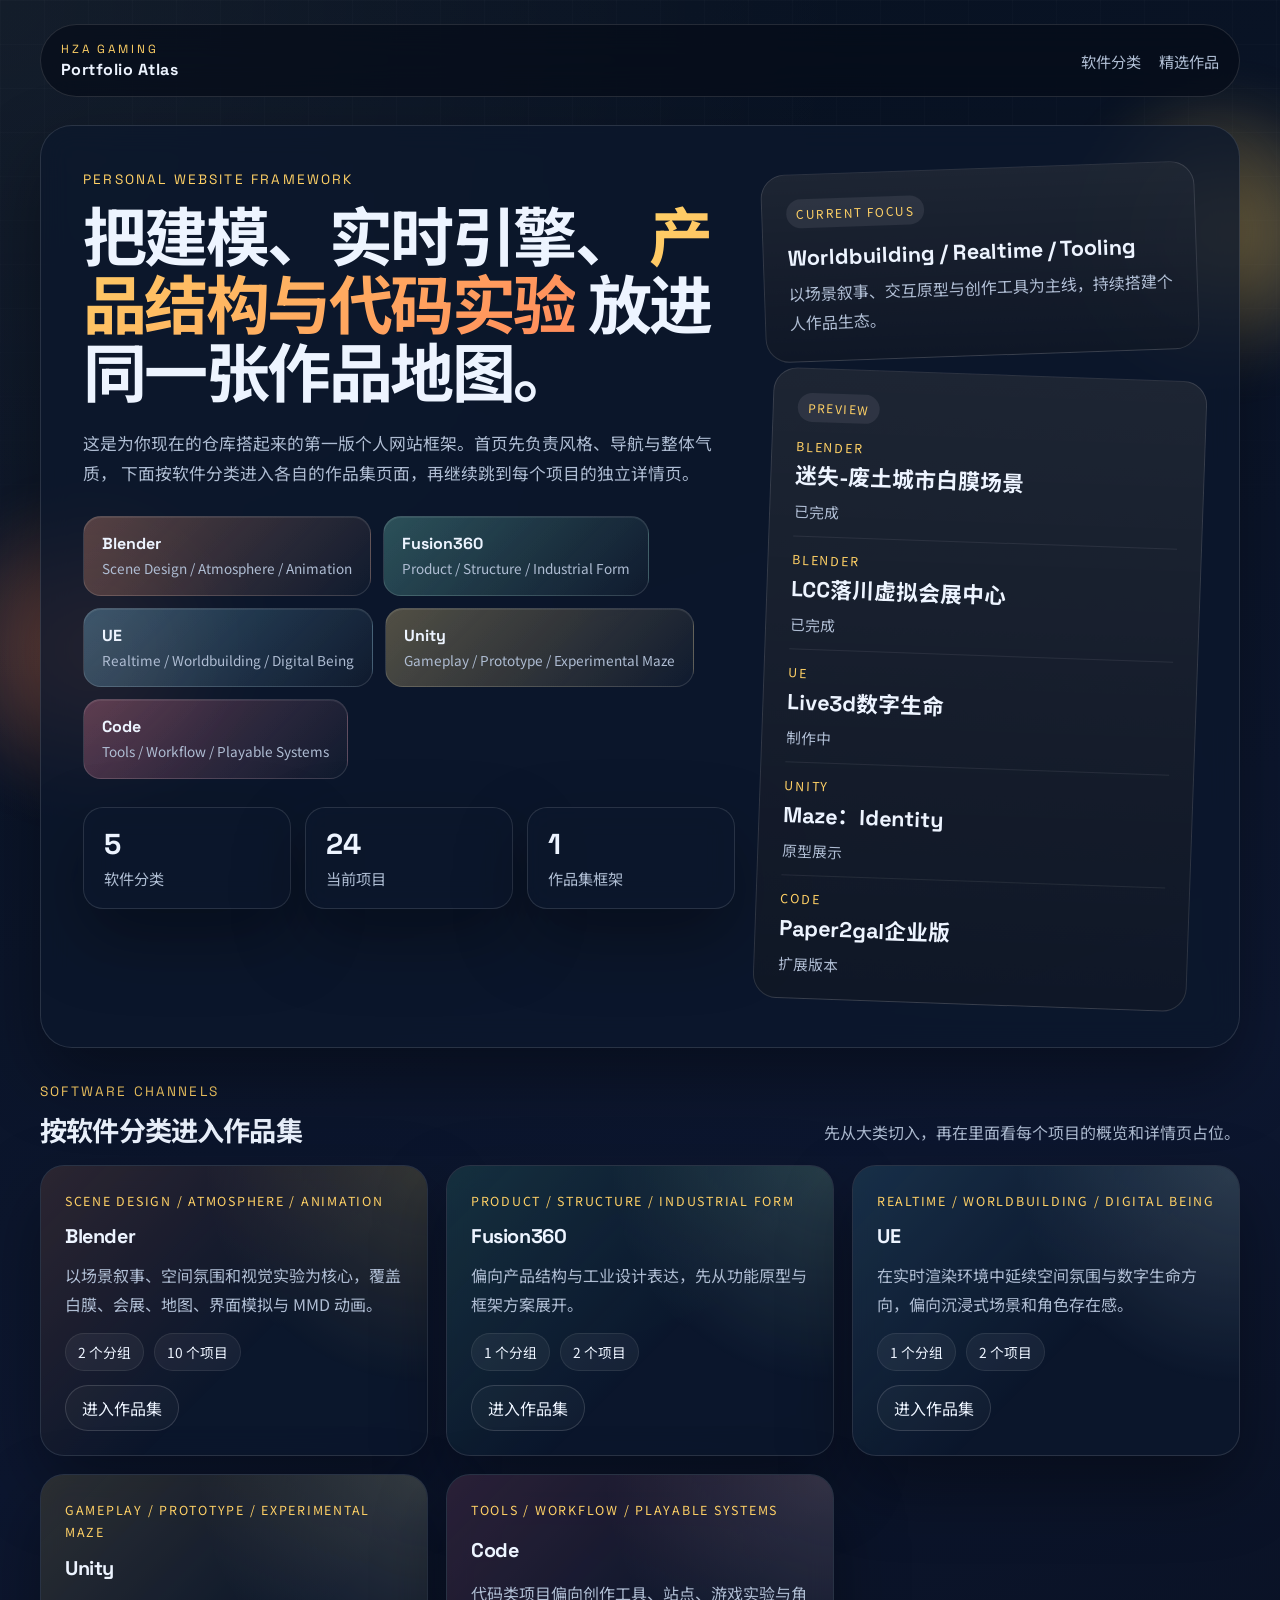
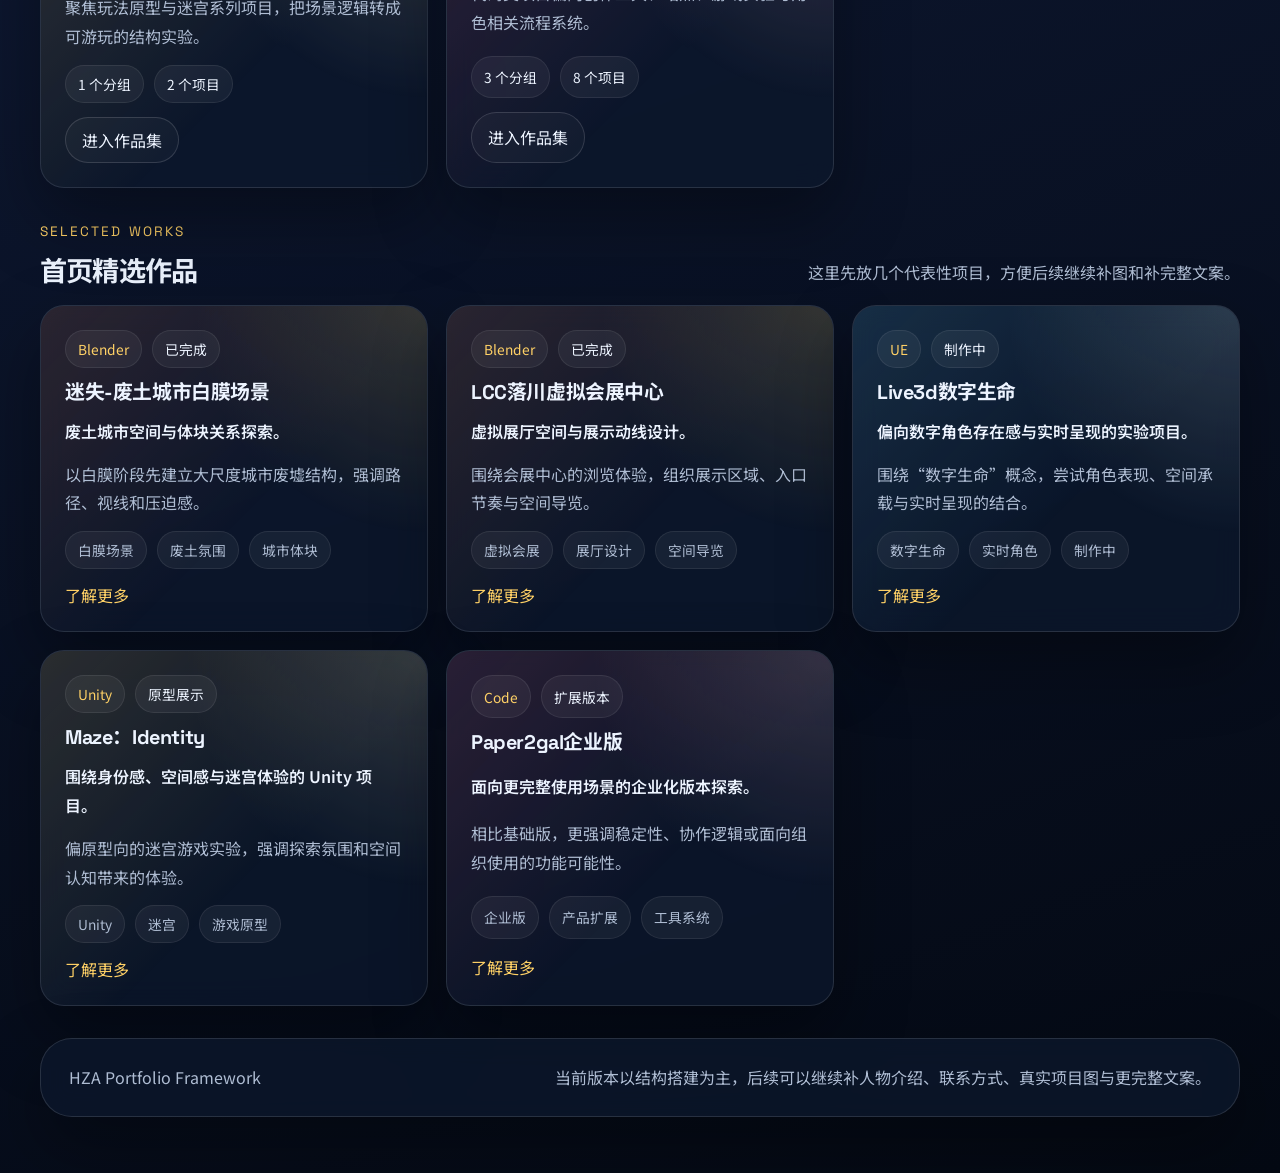
==== index.html @ 1c7df72e "网站雏形" ====
<!DOCTYPE html>
<html lang="zh-CN">
  <head>
    <meta charset="UTF-8" />
    <meta name="viewport" content="width=device-width, initial-scale=1.0" />
    <title>HZA Portfolio</title>
    <meta
      name="description"
      content="HZA Gaming 个人作品集首页，按 Blender、Fusion360、UE、Unity 与 Code 分类浏览。"
    />
    <link rel="preconnect" href="https://fonts.googleapis.com" />
    <link rel="preconnect" href="https://fonts.gstatic.com" crossorigin />
    <link
      href="https://fonts.googleapis.com/css2?family=Noto+Sans+SC:wght@400;500;700;800&family=Space+Grotesk:wght@400;500;700&display=swap"
      rel="stylesheet"
    />
    <link rel="stylesheet" href="styles.css" />
  </head>
  <body data-page="home">
    <div class="background-orb orb-a"></div>
    <div class="background-orb orb-b"></div>
    <div class="background-grid"></div>

    <div class="site-shell">
      <header class="topbar">
        <a class="brand-mark" href="index.html">
          <span class="brand-mark__kicker">HZA GAMING</span>
          <span class="brand-mark__title">Portfolio Atlas</span>
        </a>
        <nav class="topbar__nav">
          <a href="#software">软件分类</a>
          <a href="#featured">精选作品</a>
        </nav>
      </header>

      <main>
        <section class="hero panel">
          <div class="hero__content">
            <p class="eyebrow">PERSONAL WEBSITE FRAMEWORK</p>
            <h1>
              把建模、实时引擎、
              <span class="text-gradient">产品结构与代码实验</span>
              放进同一张作品地图。
            </h1>
            <p class="hero__lede">
              这是为你现在的仓库搭起来的第一版个人网站框架。首页先负责风格、导航与整体气质，
              下面按软件分类进入各自的作品集页面，再继续跳到每个项目的独立详情页。
            </p>

            <div class="hero__actions" data-role="hero-category-links"></div>

            <div class="stat-row" data-role="site-stats"></div>
          </div>

          <aside class="hero__visual">
            <div class="visual-card visual-card--primary">
              <span class="visual-card__label">Current Focus</span>
              <strong>Worldbuilding / Realtime / Tooling</strong>
              <p>以场景叙事、交互原型与创作工具为主线，持续搭建个人作品生态。</p>
            </div>
            <div class="visual-card visual-card--secondary">
              <span class="visual-card__label">Preview</span>
              <ul class="stacked-list" data-role="preview-list"></ul>
            </div>
          </aside>
        </section>

        <section class="section" id="software">
          <div class="section-heading">
            <div>
              <p class="eyebrow">SOFTWARE CHANNELS</p>
              <h2>按软件分类进入作品集</h2>
            </div>
            <p class="section-heading__text">
              先从大类切入，再在里面看每个项目的概览和详情页占位。
            </p>
          </div>

          <div class="software-grid" data-role="category-grid"></div>
        </section>

        <section class="section" id="featured">
          <div class="section-heading">
            <div>
              <p class="eyebrow">SELECTED WORKS</p>
              <h2>首页精选作品</h2>
            </div>
            <p class="section-heading__text">
              这里先放几个代表性项目，方便后续继续补图和补完整文案。
            </p>
          </div>

          <div class="featured-grid" data-role="featured-grid"></div>
        </section>
      </main>

      <footer class="footer panel">
        <p>HZA Portfolio Framework</p>
        <p>当前版本以结构搭建为主，后续可以继续补人物介绍、联系方式、真实项目图与更完整文案。</p>
      </footer>
    </div>

    <script src="data.js"></script>
    <script src="app.js"></script>
  </body>
</html>
---- styles.css ----
:root {
  --bg: #07111f;
  --bg-2: #0d1730;
  --surface: rgba(12, 24, 44, 0.78);
  --surface-strong: rgba(14, 29, 54, 0.92);
  --line: rgba(255, 255, 255, 0.12);
  --text: #edf4ff;
  --muted: #afbdd3;
  --accent: #ff8a5b;
  --accent-soft: #ffd166;
  --shadow: 0 30px 70px rgba(0, 0, 0, 0.35);
  --radius-xl: 32px;
  --radius-lg: 24px;
  --radius-md: 18px;
  --radius-sm: 12px;
  --max-width: 1200px;
  --font-display: "Space Grotesk", "Noto Sans SC", sans-serif;
  --font-body: "Noto Sans SC", sans-serif;
}

*,
*::before,
*::after {
  box-sizing: border-box;
}

html {
  scroll-behavior: smooth;
}

body {
  margin: 0;
  min-height: 100vh;
  font-family: var(--font-body);
  color: var(--text);
  background:
    radial-gradient(circle at top left, rgba(255, 255, 255, 0.05), transparent 28%),
    linear-gradient(160deg, var(--bg) 0%, var(--bg-2) 46%, #040913 100%);
  overflow-x: hidden;
}

a {
  color: inherit;
  text-decoration: none;
}

img {
  max-width: 100%;
  display: block;
}

button,
input,
textarea,
select {
  font: inherit;
}

.site-shell {
  position: relative;
  z-index: 2;
  width: min(calc(100% - 32px), var(--max-width));
  margin: 0 auto;
  padding: 24px 0 56px;
}

.background-grid {
  position: fixed;
  inset: 0;
  z-index: 0;
  background-image:
    linear-gradient(rgba(255, 255, 255, 0.04) 1px, transparent 1px),
    linear-gradient(90deg, rgba(255, 255, 255, 0.04) 1px, transparent 1px);
  background-size: 44px 44px;
  mask-image: linear-gradient(to bottom, rgba(0, 0, 0, 0.45), transparent 85%);
  pointer-events: none;
}

.background-orb {
  position: fixed;
  border-radius: 999px;
  filter: blur(26px);
  opacity: 0.48;
  z-index: 0;
  pointer-events: none;
}

.orb-a {
  top: 72px;
  right: -100px;
  width: 320px;
  height: 320px;
  background: radial-gradient(circle, var(--accent-soft), transparent 65%);
  animation: driftA 16s ease-in-out infinite;
}

.orb-b {
  left: -90px;
  bottom: 70px;
  width: 360px;
  height: 360px;
  background: radial-gradient(circle, var(--accent), transparent 62%);
  animation: driftB 20s ease-in-out infinite;
}

.panel {
  background: var(--surface);
  border: 1px solid var(--line);
  box-shadow: var(--shadow);
  backdrop-filter: blur(14px);
}

.topbar {
  display: flex;
  align-items: center;
  justify-content: space-between;
  gap: 20px;
  padding: 16px 20px;
  margin-bottom: 28px;
  border: 1px solid var(--line);
  border-radius: 999px;
  background: rgba(6, 12, 24, 0.66);
  backdrop-filter: blur(18px);
  position: sticky;
  top: 12px;
  z-index: 10;
}

.brand-mark {
  display: inline-flex;
  flex-direction: column;
  gap: 3px;
}

.brand-mark__kicker {
  font-family: var(--font-display);
  font-size: 0.74rem;
  letter-spacing: 0.24em;
  color: var(--accent-soft);
}

.brand-mark__title {
  font-family: var(--font-display);
  font-size: 1rem;
  font-weight: 700;
  letter-spacing: 0.03em;
}

.topbar__nav {
  display: flex;
  align-items: center;
  gap: 18px;
  color: var(--muted);
  font-size: 0.95rem;
}

.topbar__nav a {
  transition: color 180ms ease;
}

.topbar__nav a:hover {
  color: var(--text);
}

main {
  display: grid;
  gap: 32px;
}

.hero,
.category-hero,
.project-hero,
.footer,
.empty-state {
  border-radius: var(--radius-xl);
}

.hero {
  display: grid;
  grid-template-columns: minmax(0, 1.2fr) minmax(320px, 0.8fr);
  gap: 28px;
  padding: 42px;
  position: relative;
  overflow: hidden;
}

.hero::after,
.category-hero::after,
.project-hero::after {
  content: "";
  position: absolute;
  inset: auto -10% -45% 30%;
  height: 280px;
  background: radial-gradient(circle, rgba(255, 255, 255, 0.12), transparent 62%);
  pointer-events: none;
}

.hero__content {
  position: relative;
  z-index: 1;
}

.eyebrow {
  margin: 0 0 14px;
  font-family: var(--font-display);
  color: var(--accent-soft);
  font-size: 0.85rem;
  letter-spacing: 0.16em;
}

h1,
h2,
h3 {
  margin: 0;
  font-family: var(--font-display);
  line-height: 1.06;
}

h1 {
  font-size: clamp(2.6rem, 5vw, 5.5rem);
  letter-spacing: -0.04em;
}

h2 {
  font-size: clamp(1.7rem, 2vw, 2.45rem);
  letter-spacing: -0.03em;
}

h3 {
  font-size: 1.24rem;
  letter-spacing: -0.02em;
}

p {
  margin: 0;
  line-height: 1.8;
  color: var(--muted);
}

.text-gradient {
  background: linear-gradient(135deg, var(--accent-soft), var(--accent));
  -webkit-background-clip: text;
  background-clip: text;
  color: transparent;
}

.hero__lede {
  max-width: 720px;
  margin-top: 18px;
  font-size: 1.05rem;
}

.hero__actions {
  display: flex;
  flex-wrap: wrap;
  gap: 12px;
  margin-top: 28px;
}

.hero-button,
.chip-link,
.card-link,
.text-link {
  transition:
    transform 180ms ease,
    border-color 180ms ease,
    background 180ms ease,
    color 180ms ease,
    box-shadow 180ms ease;
}

.hero-button {
  display: inline-flex;
  flex-direction: column;
  gap: 4px;
  min-width: 168px;
  padding: 16px 18px;
  border-radius: 18px;
  border: 1px solid rgba(255, 255, 255, 0.12);
  background:
    linear-gradient(135deg, rgba(255, 255, 255, 0.06), rgba(255, 255, 255, 0.02)),
    linear-gradient(135deg, color-mix(in srgb, var(--button-accent, var(--accent)) 25%, transparent), transparent);
  box-shadow: inset 0 1px 0 rgba(255, 255, 255, 0.08);
}

.hero-button strong {
  font-family: var(--font-display);
  font-size: 1rem;
}

.hero-button span {
  font-size: 0.85rem;
  color: var(--muted);
  line-height: 1.5;
}

.hero-button:hover,
.chip-link:hover,
.card-link:hover,
.text-link:hover,
.project-card:hover,
.software-card:hover {
  transform: translateY(-4px);
}

.stat-row {
  display: grid;
  grid-template-columns: repeat(auto-fit, minmax(170px, 1fr));
  gap: 14px;
  margin-top: 28px;
}

.stat-card {
  border-radius: 20px;
  padding: 18px 20px;
}

.stat-card strong {
  display: block;
  font-family: var(--font-display);
  font-size: 1.8rem;
  color: var(--text);
}

.stat-card span {
  display: block;
  margin-top: 4px;
  color: var(--muted);
  font-size: 0.95rem;
  line-height: 1.6;
}

.hero__visual {
  display: grid;
  gap: 18px;
  position: relative;
  z-index: 1;
}

.visual-card {
  padding: 24px;
  border-radius: var(--radius-lg);
  border: 1px solid var(--line);
  background:
    linear-gradient(180deg, rgba(255, 255, 255, 0.08), rgba(255, 255, 255, 0.02)),
    rgba(11, 19, 34, 0.82);
}

.visual-card--primary {
  transform: rotate(-2deg);
}

.visual-card--secondary {
  transform: rotate(2deg);
}

.visual-card__label {
  display: inline-block;
  margin-bottom: 16px;
  padding: 6px 10px;
  border-radius: 999px;
  background: rgba(255, 255, 255, 0.08);
  color: var(--accent-soft);
  font-size: 0.75rem;
  letter-spacing: 0.12em;
  text-transform: uppercase;
}

.visual-card strong {
  display: block;
  margin-bottom: 8px;
  font-family: var(--font-display);
  font-size: 1.35rem;
}

.stacked-list {
  list-style: none;
  padding: 0;
  margin: 0;
  display: grid;
  gap: 14px;
}

.stacked-list li {
  display: grid;
  gap: 3px;
  padding-bottom: 14px;
  border-bottom: 1px solid rgba(255, 255, 255, 0.08);
}

.stacked-list li:last-child {
  padding-bottom: 0;
  border-bottom: 0;
}

.stacked-list__category {
  color: var(--accent-soft);
  font-size: 0.78rem;
  letter-spacing: 0.14em;
  text-transform: uppercase;
}

.stacked-list__text {
  color: var(--muted);
  font-size: 0.92rem;
}

.section {
  display: grid;
  gap: 18px;
}

.section--compact {
  gap: 20px;
}

.section-heading {
  display: flex;
  align-items: end;
  justify-content: space-between;
  gap: 20px;
}

.section-heading--tight {
  align-items: center;
}

.section-heading__text {
  max-width: 480px;
  text-align: right;
}

.software-grid,
.featured-grid,
.project-grid {
  display: grid;
  grid-template-columns: repeat(12, minmax(0, 1fr));
  gap: 18px;
}

.software-card,
.project-card {
  position: relative;
  overflow: hidden;
  border-radius: var(--radius-lg);
  padding: 24px;
  display: grid;
  gap: 14px;
}

.software-card::before,
.project-card::before {
  content: "";
  position: absolute;
  inset: 0;
  background:
    linear-gradient(135deg, color-mix(in srgb, var(--card-accent, var(--accent)) 18%, transparent), transparent 60%),
    radial-gradient(circle at top right, color-mix(in srgb, var(--card-accent-soft, var(--accent-soft)) 22%, transparent), transparent 46%);
  opacity: 0.75;
  pointer-events: none;
}

.software-card > *,
.project-card > * {
  position: relative;
  z-index: 1;
}

.software-card {
  grid-column: span 4;
  min-height: 260px;
}

.project-card {
  grid-column: span 4;
}

.software-card__kicker {
  color: var(--accent-soft);
  font-size: 0.78rem;
  letter-spacing: 0.14em;
  text-transform: uppercase;
}

.software-card__stats,
.project-card__meta,
.inline-nav,
.tag-list {
  display: flex;
  flex-wrap: wrap;
  gap: 10px;
}

.software-card__stats span,
.soft-badge,
.status-badge,
.tag {
  display: inline-flex;
  align-items: center;
  justify-content: center;
  min-height: 34px;
  padding: 8px 12px;
  border-radius: 999px;
  border: 1px solid rgba(255, 255, 255, 0.08);
  background: rgba(255, 255, 255, 0.05);
  font-size: 0.86rem;
}

.soft-badge {
  color: var(--accent-soft);
}

.status-badge {
  color: var(--text);
}

.tag {
  color: var(--muted);
}

.card-link,
.chip-link,
.text-link {
  display: inline-flex;
  align-items: center;
  justify-content: center;
  width: fit-content;
  min-height: 42px;
  padding: 10px 16px;
  border-radius: 999px;
  border: 1px solid rgba(255, 255, 255, 0.14);
  background: rgba(255, 255, 255, 0.03);
}

.text-link {
  padding: 0;
  min-height: auto;
  border: 0;
  background: transparent;
  color: var(--accent-soft);
}

.chip-link--active {
  background: color-mix(in srgb, var(--accent) 24%, rgba(255, 255, 255, 0.04));
  color: var(--text);
  border-color: color-mix(in srgb, var(--accent) 32%, rgba(255, 255, 255, 0.14));
}

.project-card__subtitle,
.project-hero__subtitle {
  color: var(--text);
  font-weight: 600;
}

.category-hero,
.project-hero {
  padding: 36px;
  position: relative;
  overflow: hidden;
}

.category-hero__text,
.project-hero__text {
  max-width: 760px;
  margin-top: 16px;
}

.breadcrumb {
  display: flex;
  flex-wrap: wrap;
  gap: 10px;
  margin-bottom: 18px;
  color: var(--muted);
  font-size: 0.95rem;
}

.group-section {
  display: grid;
  gap: 18px;
}

.project-hero__header {
  display: grid;
  grid-template-columns: minmax(0, 1fr) 320px;
  gap: 20px;
  align-items: start;
}

.project-hero__meta {
  border-radius: var(--radius-lg);
  padding: 18px 20px;
  display: grid;
  gap: 12px;
}

.meta-line {
  display: grid;
  gap: 4px;
}

.meta-line span {
  color: var(--muted);
  font-size: 0.88rem;
}

.meta-line strong {
  font-weight: 700;
  line-height: 1.6;
}

.project-layout {
  display: grid;
  grid-template-columns: minmax(0, 0.9fr) minmax(340px, 1.1fr);
  gap: 20px;
}

.project-copy,
.placeholder-panel {
  border-radius: var(--radius-lg);
  padding: 28px;
  display: grid;
  gap: 18px;
}

.detail-list {
  margin: 0;
  padding-left: 20px;
  color: var(--muted);
  line-height: 1.9;
}

.media-placeholder-grid {
  display: grid;
  grid-template-columns: repeat(3, minmax(0, 1fr));
  gap: 14px;
}

.media-placeholder {
  min-height: 170px;
  display: grid;
  place-items: center;
  border-radius: 20px;
  border: 1px dashed rgba(255, 255, 255, 0.2);
  background:
    linear-gradient(135deg, rgba(255, 255, 255, 0.04), rgba(255, 255, 255, 0.02)),
    repeating-linear-gradient(
      135deg,
      rgba(255, 255, 255, 0.02),
      rgba(255, 255, 255, 0.02) 14px,
      rgba(255, 255, 255, 0.04) 14px,
      rgba(255, 255, 255, 0.04) 28px
    );
  text-align: center;
  color: var(--muted);
  padding: 18px;
}

.media-placeholder--hero {
  min-height: 280px;
}

.footer {
  margin-top: 32px;
  padding: 24px 28px;
  display: flex;
  align-items: center;
  justify-content: space-between;
  gap: 16px;
}

.empty-state {
  padding: 42px;
  text-align: center;
  display: grid;
  gap: 16px;
}

@keyframes driftA {
  0%,
  100% {
    transform: translate3d(0, 0, 0) scale(1);
  }
  50% {
    transform: translate3d(-30px, 20px, 0) scale(1.08);
  }
}

@keyframes driftB {
  0%,
  100% {
    transform: translate3d(0, 0, 0) scale(1);
  }
  50% {
    transform: translate3d(28px, -22px, 0) scale(0.96);
  }
}

@media (max-width: 1100px) {
  .hero,
  .project-hero__header,
  .project-layout {
    grid-template-columns: 1fr;
  }

  .software-card,
  .project-card {
    grid-column: span 6;
  }

  .section-heading {
    align-items: start;
    flex-direction: column;
  }

  .section-heading__text {
    max-width: none;
    text-align: left;
  }
}

@media (max-width: 720px) {
  .site-shell {
    width: min(calc(100% - 20px), var(--max-width));
    padding-top: 16px;
  }

  .topbar {
    flex-direction: column;
    align-items: start;
    border-radius: 24px;
  }

  .topbar__nav {
    flex-wrap: wrap;
    gap: 14px;
  }

  .hero,
  .category-hero,
  .project-hero,
  .project-copy,
  .placeholder-panel,
  .footer {
    padding: 24px;
  }

  .software-grid,
  .featured-grid,
  .project-grid {
    grid-template-columns: 1fr;
  }

  .software-card,
  .project-card {
    grid-column: auto;
  }

  .hero-button,
  .chip-link,
  .card-link {
    width: 100%;
    justify-content: space-between;
  }

  .media-placeholder-grid {
    grid-template-columns: 1fr;
  }

  .footer {
    flex-direction: column;
    align-items: start;
  }

  h1 {
    font-size: clamp(2.1rem, 10vw, 3.2rem);
  }
}
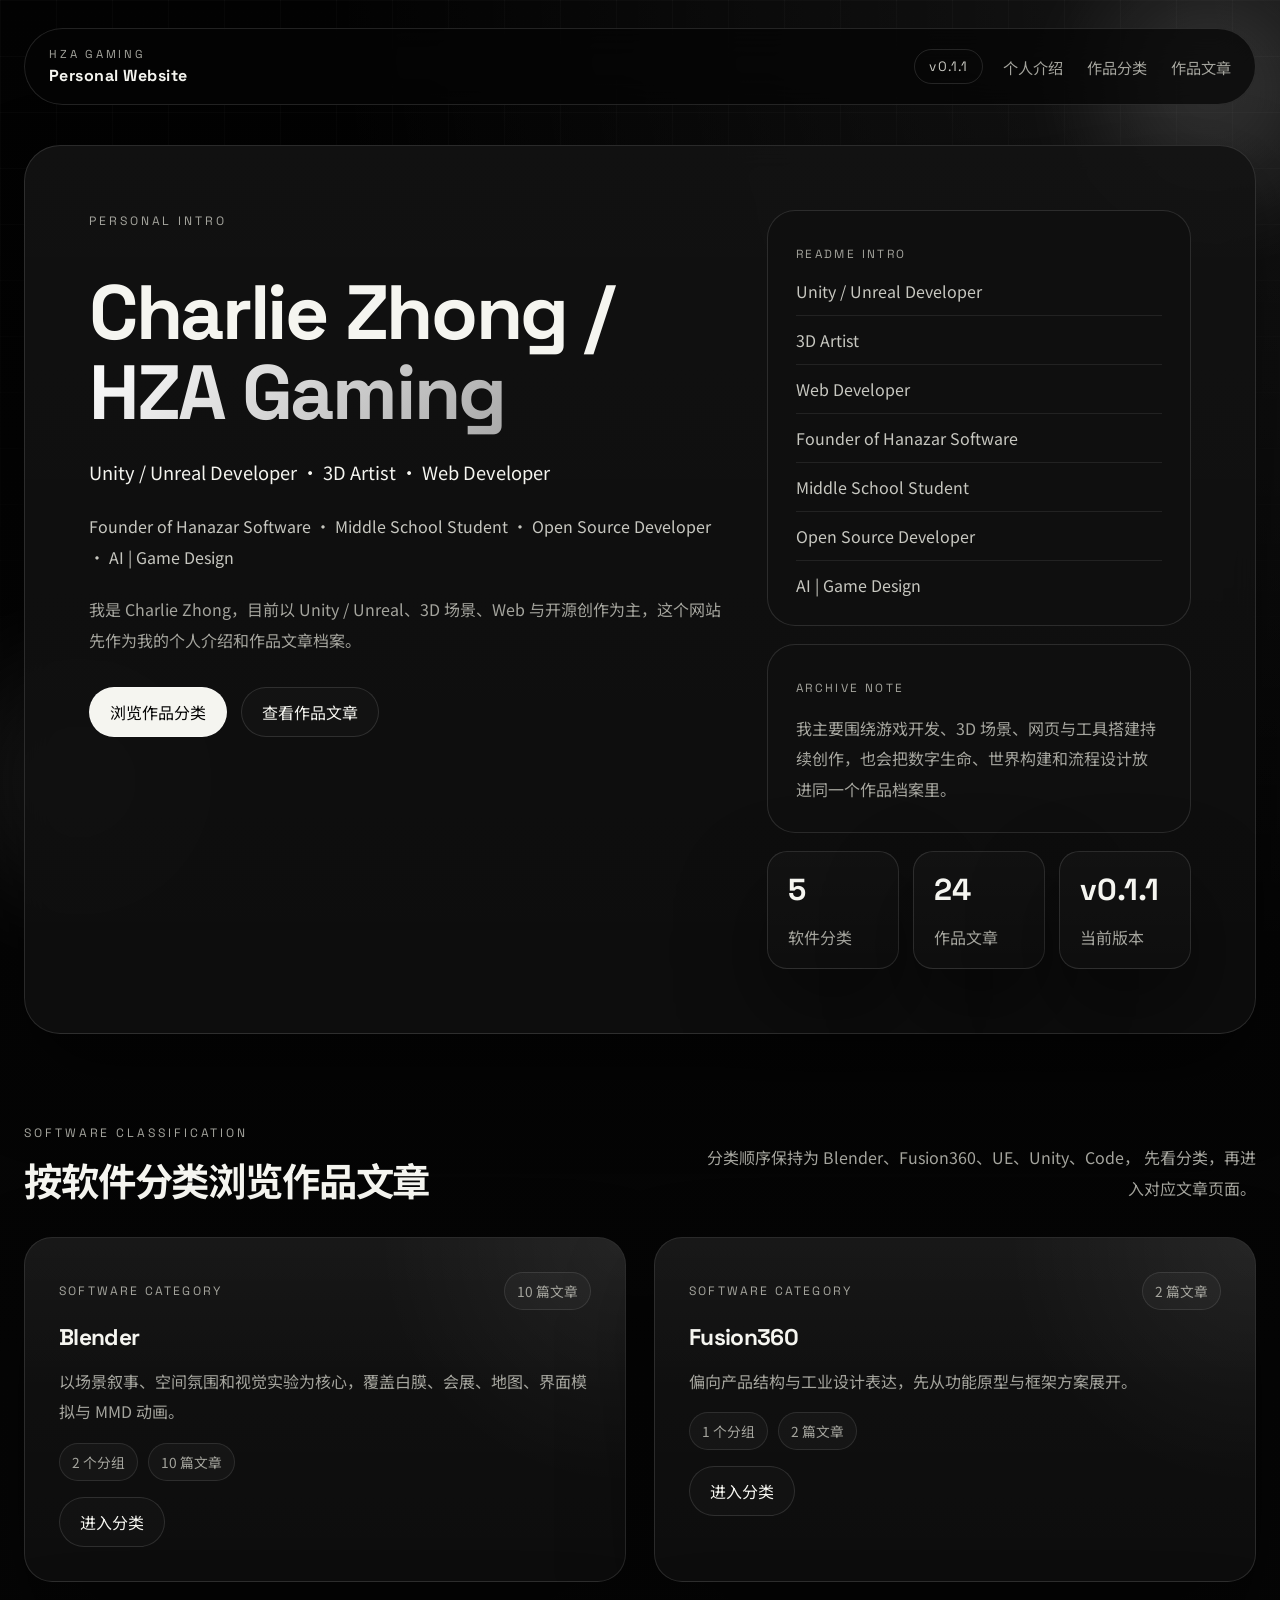
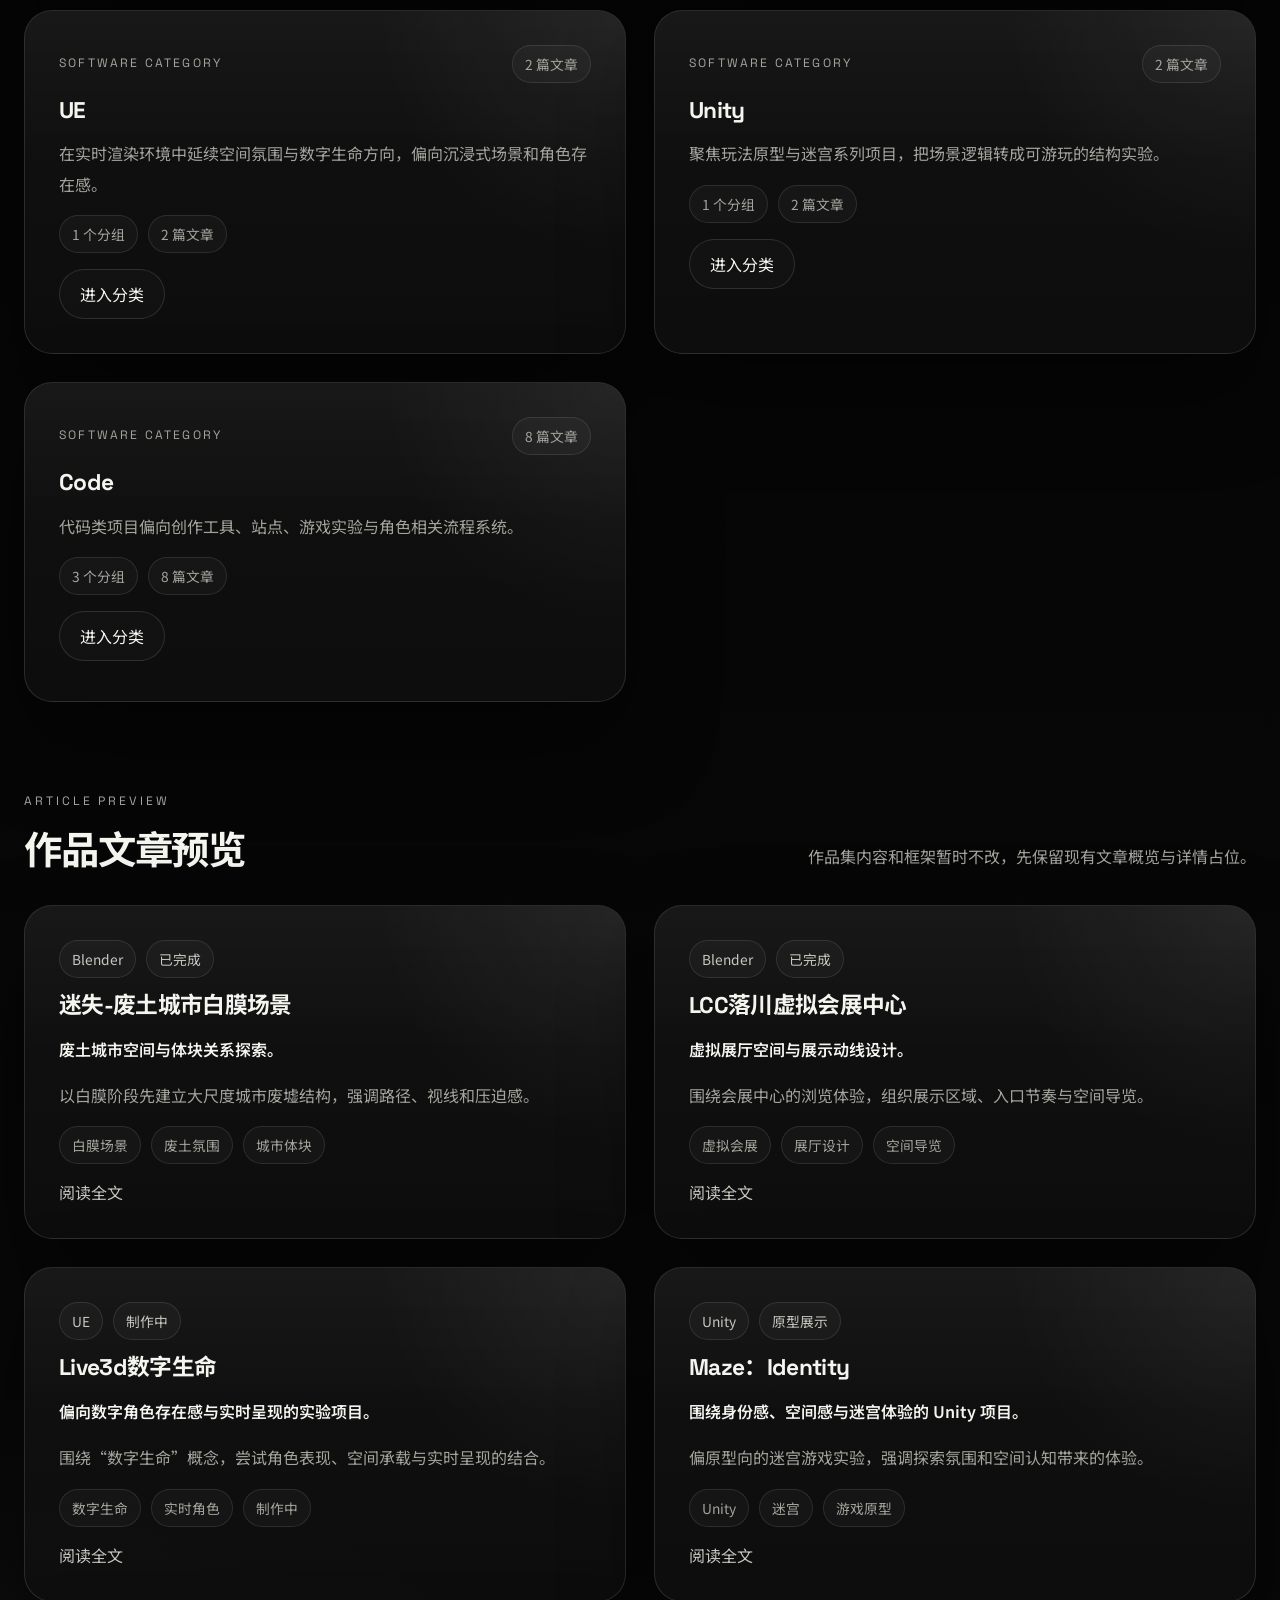
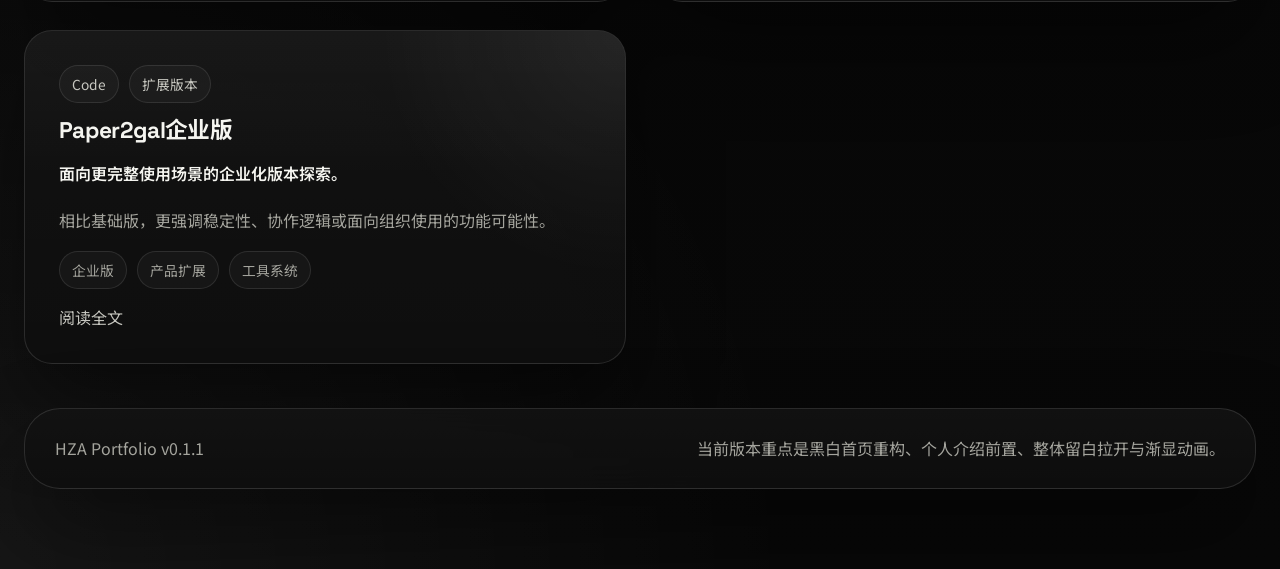
==== commit a29e45d2: "0.1.1 黑白重构个人网站" ====
--- a/index.html
+++ b/index.html
@@ -6,7 +6,7 @@
     <title>HZA Portfolio</title>
     <meta
       name="description"
-      content="HZA Gaming 个人作品集首页，按 Blender、Fusion360、UE、Unity 与 Code 分类浏览。"
+      content="HZA Gaming 黑白风个人网站首页，先展示个人介绍，再按 Blender、Fusion360、UE、Unity 与 Code 分类浏览作品文章。"
     />
     <link rel="preconnect" href="https://fonts.googleapis.com" />
     <link rel="preconnect" href="https://fonts.gstatic.com" crossorigin />
@@ -25,68 +25,69 @@
       <header class="topbar">
         <a class="brand-mark" href="index.html">
           <span class="brand-mark__kicker">HZA GAMING</span>
-          <span class="brand-mark__title">Portfolio Atlas</span>
+          <span class="brand-mark__title">Personal Website</span>
         </a>
-        <nav class="topbar__nav">
-          <a href="#software">软件分类</a>
-          <a href="#featured">精选作品</a>
-        </nav>
+        <div class="topbar__meta">
+          <span class="version-badge" data-role="version-badge"></span>
+          <nav class="topbar__nav">
+            <a href="#intro">个人介绍</a>
+            <a href="#software">作品分类</a>
+            <a href="#featured">作品文章</a>
+          </nav>
+        </div>
       </header>
 
       <main>
-        <section class="hero panel">
-          <div class="hero__content">
-            <p class="eyebrow">PERSONAL WEBSITE FRAMEWORK</p>
-            <h1>
-              把建模、实时引擎、
-              <span class="text-gradient">产品结构与代码实验</span>
-              放进同一张作品地图。
-            </h1>
-            <p class="hero__lede">
-              这是为你现在的仓库搭起来的第一版个人网站框架。首页先负责风格、导航与整体气质，
-              下面按软件分类进入各自的作品集页面，再继续跳到每个项目的独立详情页。
-            </p>
+        <section class="intro-hero panel" id="intro" data-reveal>
+          <div class="intro-hero__copy">
+            <p class="eyebrow">PERSONAL INTRO</p>
+            <h1 data-role="home-title"></h1>
+            <p class="intro-hero__lead" data-role="home-lead"></p>
+            <p class="intro-hero__tagline" data-role="home-tagline"></p>
+            <p class="intro-hero__text" data-role="home-summary"></p>
 
-            <div class="hero__actions" data-role="hero-category-links"></div>
-
-            <div class="stat-row" data-role="site-stats"></div>
+            <div class="hero__actions">
+              <a class="button-primary" href="#software">浏览作品分类</a>
+              <a class="button-secondary" href="#featured">查看作品文章</a>
+            </div>
           </div>
 
-          <aside class="hero__visual">
-            <div class="visual-card visual-card--primary">
-              <span class="visual-card__label">Current Focus</span>
-              <strong>Worldbuilding / Realtime / Tooling</strong>
-              <p>以场景叙事、交互原型与创作工具为主线，持续搭建个人作品生态。</p>
+          <aside class="intro-hero__side">
+            <div class="info-block">
+              <span class="info-label">README INTRO</span>
+              <ul class="profile-list" data-role="profile-list"></ul>
             </div>
-            <div class="visual-card visual-card--secondary">
-              <span class="visual-card__label">Preview</span>
-              <ul class="stacked-list" data-role="preview-list"></ul>
+            <div class="info-block">
+              <span class="info-label">ARCHIVE NOTE</span>
+              <p data-role="profile-focus"></p>
             </div>
+            <div class="metric-row" data-role="archive-metrics"></div>
           </aside>
         </section>
 
-        <section class="section" id="software">
+        <section class="section section--airy" id="software" data-reveal>
           <div class="section-heading">
             <div>
-              <p class="eyebrow">SOFTWARE CHANNELS</p>
-              <h2>按软件分类进入作品集</h2>
+              <p class="eyebrow">SOFTWARE CLASSIFICATION</p>
+              <h2>按软件分类浏览作品文章</h2>
             </div>
             <p class="section-heading__text">
-              先从大类切入，再在里面看每个项目的概览和详情页占位。
+              分类顺序保持为 Blender、Fusion360、UE、Unity、Code，
+              先看分类，再进入对应文章页面。
             </p>
           </div>
 
           <div class="software-grid" data-role="category-grid"></div>
         </section>
 
-        <section class="section" id="featured">
+        <section class="section section--airy" id="featured" data-reveal>
           <div class="section-heading">
             <div>
-              <p class="eyebrow">SELECTED WORKS</p>
-              <h2>首页精选作品</h2>
+              <p class="eyebrow">ARTICLE PREVIEW</p>
+              <h2>作品文章预览</h2>
             </div>
             <p class="section-heading__text">
-              这里先放几个代表性项目，方便后续继续补图和补完整文案。
+              作品集内容和框架暂时不改，先保留现有文章概览与详情占位。
             </p>
           </div>
 
@@ -95,8 +96,8 @@
       </main>
 
       <footer class="footer panel">
-        <p>HZA Portfolio Framework</p>
-        <p>当前版本以结构搭建为主，后续可以继续补人物介绍、联系方式、真实项目图与更完整文案。</p>
+        <p>HZA Portfolio v0.1.1</p>
+        <p>当前版本重点是黑白首页重构、个人介绍前置、整体留白拉开与渐显动画。</p>
       </footer>
     </div>
 
--- a/styles.css
+++ b/styles.css
@@ -1,19 +1,21 @@
 :root {
-  --bg: #07111f;
-  --bg-2: #0d1730;
-  --surface: rgba(12, 24, 44, 0.78);
-  --surface-strong: rgba(14, 29, 54, 0.92);
+  --bg: #030303;
+  --bg-soft: #090909;
+  --surface: rgba(10, 10, 10, 0.9);
+  --surface-soft: rgba(16, 16, 16, 0.92);
   --line: rgba(255, 255, 255, 0.12);
-  --text: #edf4ff;
-  --muted: #afbdd3;
-  --accent: #ff8a5b;
-  --accent-soft: #ffd166;
-  --shadow: 0 30px 70px rgba(0, 0, 0, 0.35);
-  --radius-xl: 32px;
-  --radius-lg: 24px;
-  --radius-md: 18px;
-  --radius-sm: 12px;
-  --max-width: 1200px;
+  --line-strong: rgba(255, 255, 255, 0.24);
+  --text: #f5f5f0;
+  --muted: #a4a49d;
+  --muted-strong: #c7c7c0;
+  --accent: #ffffff;
+  --accent-soft: #b8b8b8;
+  --shadow: 0 40px 90px rgba(0, 0, 0, 0.45);
+  --radius-xl: 36px;
+  --radius-lg: 28px;
+  --radius-md: 20px;
+  --radius-sm: 14px;
+  --max-width: 1460px;
   --font-display: "Space Grotesk", "Noto Sans SC", sans-serif;
   --font-body: "Noto Sans SC", sans-serif;
 }
@@ -31,11 +33,12 @@
 body {
   margin: 0;
   min-height: 100vh;
+  color: var(--text);
   font-family: var(--font-body);
-  color: var(--text);
   background:
-    radial-gradient(circle at top left, rgba(255, 255, 255, 0.05), transparent 28%),
-    linear-gradient(160deg, var(--bg) 0%, var(--bg-2) 46%, #040913 100%);
+    radial-gradient(circle at top right, rgba(255, 255, 255, 0.08), transparent 24%),
+    radial-gradient(circle at bottom left, rgba(255, 255, 255, 0.06), transparent 20%),
+    linear-gradient(180deg, #020202 0%, #050505 36%, #080808 100%);
   overflow-x: hidden;
 }
 
@@ -56,55 +59,57 @@
   font: inherit;
 }
 
-.site-shell {
-  position: relative;
-  z-index: 2;
-  width: min(calc(100% - 32px), var(--max-width));
-  margin: 0 auto;
-  padding: 24px 0 56px;
-}
-
 .background-grid {
   position: fixed;
   inset: 0;
   z-index: 0;
   background-image:
-    linear-gradient(rgba(255, 255, 255, 0.04) 1px, transparent 1px),
-    linear-gradient(90deg, rgba(255, 255, 255, 0.04) 1px, transparent 1px);
-  background-size: 44px 44px;
-  mask-image: linear-gradient(to bottom, rgba(0, 0, 0, 0.45), transparent 85%);
+    linear-gradient(rgba(255, 255, 255, 0.03) 1px, transparent 1px),
+    linear-gradient(90deg, rgba(255, 255, 255, 0.03) 1px, transparent 1px);
+  background-size: 56px 56px;
+  mask-image: linear-gradient(to bottom, rgba(0, 0, 0, 0.8), transparent 96%);
   pointer-events: none;
 }
 
 .background-orb {
   position: fixed;
+  z-index: 0;
   border-radius: 999px;
-  filter: blur(26px);
-  opacity: 0.48;
-  z-index: 0;
+  filter: blur(36px);
   pointer-events: none;
+  opacity: 0.24;
 }
 
 .orb-a {
-  top: 72px;
+  top: -80px;
   right: -100px;
-  width: 320px;
-  height: 320px;
-  background: radial-gradient(circle, var(--accent-soft), transparent 65%);
-  animation: driftA 16s ease-in-out infinite;
+  width: 340px;
+  height: 340px;
+  background: radial-gradient(circle, rgba(255, 255, 255, 0.65), transparent 70%);
+  animation: driftA 18s ease-in-out infinite;
 }
 
 .orb-b {
-  left: -90px;
-  bottom: 70px;
+  left: -100px;
+  bottom: -60px;
   width: 360px;
   height: 360px;
-  background: radial-gradient(circle, var(--accent), transparent 62%);
+  background: radial-gradient(circle, rgba(255, 255, 255, 0.45), transparent 72%);
   animation: driftB 20s ease-in-out infinite;
 }
 
+.site-shell {
+  position: relative;
+  z-index: 1;
+  width: min(calc(100% - 48px), var(--max-width));
+  margin: 0 auto;
+  padding: 28px 0 80px;
+}
+
 .panel {
-  background: var(--surface);
+  background:
+    linear-gradient(180deg, rgba(255, 255, 255, 0.03), rgba(255, 255, 255, 0.015)),
+    var(--surface);
   border: 1px solid var(--line);
   box-shadow: var(--shadow);
   backdrop-filter: blur(14px);
@@ -114,60 +119,140 @@
   display: flex;
   align-items: center;
   justify-content: space-between;
-  gap: 20px;
-  padding: 16px 20px;
-  margin-bottom: 28px;
+  gap: 24px;
+  padding: 18px 24px;
+  margin-bottom: 40px;
+  border-radius: 999px;
   border: 1px solid var(--line);
-  border-radius: 999px;
-  background: rgba(6, 12, 24, 0.66);
+  background: rgba(5, 5, 5, 0.72);
   backdrop-filter: blur(18px);
   position: sticky;
   top: 12px;
-  z-index: 10;
+  z-index: 20;
 }
 
 .brand-mark {
   display: inline-flex;
   flex-direction: column;
-  gap: 3px;
+  gap: 4px;
 }
 
 .brand-mark__kicker {
+  color: var(--muted);
+  font-size: 0.72rem;
+  letter-spacing: 0.24em;
   font-family: var(--font-display);
-  font-size: 0.74rem;
-  letter-spacing: 0.24em;
-  color: var(--accent-soft);
 }
 
 .brand-mark__title {
+  font-size: 1rem;
   font-family: var(--font-display);
-  font-size: 1rem;
   font-weight: 700;
   letter-spacing: 0.03em;
+}
+
+.topbar__meta {
+  display: flex;
+  align-items: center;
+  gap: 20px;
+}
+
+.version-badge {
+  display: inline-flex;
+  align-items: center;
+  justify-content: center;
+  min-height: 34px;
+  padding: 8px 14px;
+  border-radius: 999px;
+  border: 1px solid var(--line);
+  color: var(--muted-strong);
+  font-size: 0.85rem;
+  letter-spacing: 0.08em;
+  font-family: var(--font-display);
 }
 
 .topbar__nav {
   display: flex;
   align-items: center;
-  gap: 18px;
+  gap: 24px;
   color: var(--muted);
   font-size: 0.95rem;
 }
 
 .topbar__nav a {
+  position: relative;
   transition: color 180ms ease;
+}
+
+.topbar__nav a::after {
+  content: "";
+  position: absolute;
+  left: 0;
+  right: 0;
+  bottom: -8px;
+  height: 1px;
+  background: rgba(255, 255, 255, 0.55);
+  transform: scaleX(0);
+  transform-origin: center;
+  transition: transform 180ms ease;
 }
 
 .topbar__nav a:hover {
   color: var(--text);
 }
 
+.topbar__nav a:hover::after {
+  transform: scaleX(1);
+}
+
 main {
   display: grid;
-  gap: 32px;
-}
-
-.hero,
+  gap: 88px;
+}
+
+h1,
+h2,
+h3 {
+  margin: 0;
+  font-family: var(--font-display);
+  line-height: 1.04;
+  letter-spacing: -0.03em;
+}
+
+h1 {
+  font-size: clamp(3.1rem, 6vw, 6.4rem);
+}
+
+h2 {
+  font-size: clamp(2rem, 3vw, 3.1rem);
+}
+
+h3 {
+  font-size: 1.42rem;
+}
+
+p {
+  margin: 0;
+  color: var(--muted);
+  line-height: 1.9;
+}
+
+.eyebrow {
+  margin: 0 0 18px;
+  color: var(--muted);
+  font-size: 0.76rem;
+  letter-spacing: 0.24em;
+  font-family: var(--font-display);
+}
+
+.text-gradient {
+  background: linear-gradient(135deg, #ffffff, #a9a9a9);
+  -webkit-background-clip: text;
+  background-clip: text;
+  color: transparent;
+}
+
+.intro-hero,
 .category-hero,
 .project-hero,
 .footer,
@@ -175,258 +260,195 @@
   border-radius: var(--radius-xl);
 }
 
-.hero {
-  display: grid;
-  grid-template-columns: minmax(0, 1.2fr) minmax(320px, 0.8fr);
-  gap: 28px;
-  padding: 42px;
-  position: relative;
-  overflow: hidden;
-}
-
-.hero::after,
-.category-hero::after,
-.project-hero::after {
-  content: "";
-  position: absolute;
-  inset: auto -10% -45% 30%;
-  height: 280px;
-  background: radial-gradient(circle, rgba(255, 255, 255, 0.12), transparent 62%);
-  pointer-events: none;
-}
-
-.hero__content {
-  position: relative;
-  z-index: 1;
-}
-
-.eyebrow {
-  margin: 0 0 14px;
+.intro-hero {
+  display: grid;
+  grid-template-columns: minmax(0, 1.2fr) minmax(360px, 0.8fr);
+  gap: 42px;
+  padding: 64px;
+}
+
+.intro-hero__copy {
+  display: grid;
+  gap: 22px;
+  align-content: start;
+}
+
+.intro-hero__lead {
+  font-size: 1.14rem;
+  color: var(--text);
+}
+
+.intro-hero__tagline {
+  color: var(--muted-strong);
+  font-size: 1rem;
+}
+
+.intro-hero__text {
+  max-width: 760px;
+}
+
+.intro-hero__side {
+  display: grid;
+  gap: 18px;
+}
+
+.info-block {
+  padding: 28px;
+  border-radius: var(--radius-lg);
+  background: var(--surface-soft);
+  border: 1px solid var(--line);
+}
+
+.info-label {
+  display: inline-block;
+  margin-bottom: 18px;
+  color: var(--muted);
+  font-size: 0.74rem;
+  letter-spacing: 0.2em;
   font-family: var(--font-display);
-  color: var(--accent-soft);
-  font-size: 0.85rem;
-  letter-spacing: 0.16em;
-}
-
-h1,
-h2,
-h3 {
+}
+
+.profile-list {
+  list-style: none;
   margin: 0;
-  font-family: var(--font-display);
-  line-height: 1.06;
-}
-
-h1 {
-  font-size: clamp(2.6rem, 5vw, 5.5rem);
-  letter-spacing: -0.04em;
-}
-
-h2 {
-  font-size: clamp(1.7rem, 2vw, 2.45rem);
-  letter-spacing: -0.03em;
-}
-
-h3 {
-  font-size: 1.24rem;
-  letter-spacing: -0.02em;
-}
-
-p {
-  margin: 0;
-  line-height: 1.8;
-  color: var(--muted);
-}
-
-.text-gradient {
-  background: linear-gradient(135deg, var(--accent-soft), var(--accent));
-  -webkit-background-clip: text;
-  background-clip: text;
-  color: transparent;
-}
-
-.hero__lede {
-  max-width: 720px;
-  margin-top: 18px;
-  font-size: 1.05rem;
+  padding: 0;
+  display: grid;
+  gap: 12px;
+}
+
+.profile-list li {
+  padding-bottom: 12px;
+  border-bottom: 1px solid rgba(255, 255, 255, 0.08);
+  color: var(--muted-strong);
+}
+
+.profile-list li:last-child {
+  padding-bottom: 0;
+  border-bottom: 0;
 }
 
 .hero__actions {
   display: flex;
   flex-wrap: wrap;
-  gap: 12px;
-  margin-top: 28px;
-}
-
-.hero-button,
+  gap: 14px;
+  margin-top: 10px;
+}
+
+.button-primary,
+.button-secondary,
+.card-link,
 .chip-link,
+.text-link {
+  display: inline-flex;
+  align-items: center;
+  justify-content: center;
+  min-height: 48px;
+  padding: 12px 20px;
+  border-radius: 999px;
+  border: 1px solid var(--line);
+  transition:
+    transform 200ms ease,
+    background 200ms ease,
+    color 200ms ease,
+    border-color 200ms ease;
+}
+
+.button-primary {
+  background: #f5f5f0;
+  color: #050505;
+  border-color: rgba(255, 255, 255, 0.3);
+}
+
+.button-secondary,
 .card-link,
+.chip-link {
+  background: rgba(255, 255, 255, 0.02);
+  color: var(--text);
+}
+
 .text-link {
-  transition:
-    transform 180ms ease,
-    border-color 180ms ease,
-    background 180ms ease,
-    color 180ms ease,
-    box-shadow 180ms ease;
-}
-
-.hero-button {
-  display: inline-flex;
-  flex-direction: column;
-  gap: 4px;
-  min-width: 168px;
-  padding: 16px 18px;
-  border-radius: 18px;
-  border: 1px solid rgba(255, 255, 255, 0.12);
-  background:
-    linear-gradient(135deg, rgba(255, 255, 255, 0.06), rgba(255, 255, 255, 0.02)),
-    linear-gradient(135deg, color-mix(in srgb, var(--button-accent, var(--accent)) 25%, transparent), transparent);
-  box-shadow: inset 0 1px 0 rgba(255, 255, 255, 0.08);
-}
-
-.hero-button strong {
+  min-height: auto;
+  padding: 0;
+  border: 0;
+  border-radius: 0;
+  color: var(--muted-strong);
+  justify-content: start;
+}
+
+.button-primary:hover,
+.button-secondary:hover,
+.card-link:hover,
+.chip-link:hover,
+.text-link:hover,
+.software-card:hover,
+.project-card:hover {
+  transform: translateY(-4px);
+}
+
+.button-primary:hover,
+.button-secondary:hover,
+.card-link:hover,
+.chip-link:hover {
+  background: #ffffff;
+  color: #050505;
+  border-color: rgba(255, 255, 255, 0.45);
+}
+
+.text-link:hover {
+  color: #ffffff;
+}
+
+.metric-row {
+  display: grid;
+  grid-template-columns: repeat(3, minmax(0, 1fr));
+  gap: 14px;
+}
+
+.metric-card {
+  border-radius: var(--radius-md);
+  padding: 18px 20px;
+  min-height: 118px;
+  display: grid;
+  align-content: space-between;
+}
+
+.metric-card strong {
+  font-size: 1.9rem;
   font-family: var(--font-display);
-  font-size: 1rem;
-}
-
-.hero-button span {
-  font-size: 0.85rem;
-  color: var(--muted);
-  line-height: 1.5;
-}
-
-.hero-button:hover,
-.chip-link:hover,
-.card-link:hover,
-.text-link:hover,
-.project-card:hover,
-.software-card:hover {
-  transform: translateY(-4px);
-}
-
-.stat-row {
-  display: grid;
-  grid-template-columns: repeat(auto-fit, minmax(170px, 1fr));
-  gap: 14px;
-  margin-top: 28px;
-}
-
-.stat-card {
-  border-radius: 20px;
-  padding: 18px 20px;
-}
-
-.stat-card strong {
-  display: block;
-  font-family: var(--font-display);
-  font-size: 1.8rem;
   color: var(--text);
 }
 
-.stat-card span {
-  display: block;
-  margin-top: 4px;
-  color: var(--muted);
-  font-size: 0.95rem;
+.metric-card span {
+  color: var(--muted);
   line-height: 1.6;
 }
 
-.hero__visual {
-  display: grid;
-  gap: 18px;
-  position: relative;
-  z-index: 1;
-}
-
-.visual-card {
-  padding: 24px;
-  border-radius: var(--radius-lg);
-  border: 1px solid var(--line);
-  background:
-    linear-gradient(180deg, rgba(255, 255, 255, 0.08), rgba(255, 255, 255, 0.02)),
-    rgba(11, 19, 34, 0.82);
-}
-
-.visual-card--primary {
-  transform: rotate(-2deg);
-}
-
-.visual-card--secondary {
-  transform: rotate(2deg);
-}
-
-.visual-card__label {
-  display: inline-block;
-  margin-bottom: 16px;
-  padding: 6px 10px;
-  border-radius: 999px;
-  background: rgba(255, 255, 255, 0.08);
-  color: var(--accent-soft);
-  font-size: 0.75rem;
-  letter-spacing: 0.12em;
-  text-transform: uppercase;
-}
-
-.visual-card strong {
-  display: block;
-  margin-bottom: 8px;
-  font-family: var(--font-display);
-  font-size: 1.35rem;
-}
-
-.stacked-list {
-  list-style: none;
-  padding: 0;
-  margin: 0;
-  display: grid;
-  gap: 14px;
-}
-
-.stacked-list li {
-  display: grid;
-  gap: 3px;
-  padding-bottom: 14px;
-  border-bottom: 1px solid rgba(255, 255, 255, 0.08);
-}
-
-.stacked-list li:last-child {
-  padding-bottom: 0;
-  border-bottom: 0;
-}
-
-.stacked-list__category {
-  color: var(--accent-soft);
-  font-size: 0.78rem;
-  letter-spacing: 0.14em;
-  text-transform: uppercase;
-}
-
-.stacked-list__text {
-  color: var(--muted);
-  font-size: 0.92rem;
-}
-
 .section {
   display: grid;
-  gap: 18px;
+  gap: 30px;
+}
+
+.section--airy {
+  gap: 34px;
 }
 
 .section--compact {
-  gap: 20px;
+  gap: 28px;
 }
 
 .section-heading {
   display: flex;
   align-items: end;
   justify-content: space-between;
-  gap: 20px;
+  gap: 24px;
 }
 
 .section-heading--tight {
-  align-items: center;
+  align-items: start;
 }
 
 .section-heading__text {
-  max-width: 480px;
+  max-width: 560px;
   text-align: right;
 }
 
@@ -434,54 +456,44 @@
 .featured-grid,
 .project-grid {
   display: grid;
-  grid-template-columns: repeat(12, minmax(0, 1fr));
-  gap: 18px;
+  grid-template-columns: repeat(2, minmax(0, 1fr));
+  gap: 28px;
 }
 
 .software-card,
 .project-card {
   position: relative;
   overflow: hidden;
+  min-height: 320px;
+  padding: 34px;
   border-radius: var(--radius-lg);
-  padding: 24px;
-  display: grid;
-  gap: 14px;
+  display: grid;
+  gap: 16px;
+  align-content: start;
 }
 
 .software-card::before,
-.project-card::before {
+.project-card::before,
+.category-hero::before,
+.project-hero::before {
   content: "";
   position: absolute;
   inset: 0;
   background:
-    linear-gradient(135deg, color-mix(in srgb, var(--card-accent, var(--accent)) 18%, transparent), transparent 60%),
-    radial-gradient(circle at top right, color-mix(in srgb, var(--card-accent-soft, var(--accent-soft)) 22%, transparent), transparent 46%);
-  opacity: 0.75;
+    radial-gradient(circle at top right, rgba(255, 255, 255, 0.06), transparent 36%),
+    linear-gradient(180deg, rgba(255, 255, 255, 0.03), transparent 45%);
   pointer-events: none;
 }
 
 .software-card > *,
-.project-card > * {
+.project-card > *,
+.category-hero > *,
+.project-hero > * {
   position: relative;
   z-index: 1;
 }
 
-.software-card {
-  grid-column: span 4;
-  min-height: 260px;
-}
-
-.project-card {
-  grid-column: span 4;
-}
-
-.software-card__kicker {
-  color: var(--accent-soft);
-  font-size: 0.78rem;
-  letter-spacing: 0.14em;
-  text-transform: uppercase;
-}
-
+.software-card__header,
 .software-card__stats,
 .project-card__meta,
 .inline-nav,
@@ -489,6 +501,18 @@
   display: flex;
   flex-wrap: wrap;
   gap: 10px;
+}
+
+.software-card__header {
+  justify-content: space-between;
+  align-items: center;
+}
+
+.software-card__kicker {
+  color: var(--muted);
+  font-size: 0.76rem;
+  letter-spacing: 0.18em;
+  font-family: var(--font-display);
 }
 
 .software-card__stats span,
@@ -501,49 +525,15 @@
   min-height: 34px;
   padding: 8px 12px;
   border-radius: 999px;
-  border: 1px solid rgba(255, 255, 255, 0.08);
-  background: rgba(255, 255, 255, 0.05);
+  border: 1px solid rgba(255, 255, 255, 0.1);
+  background: rgba(255, 255, 255, 0.03);
+  color: var(--muted);
   font-size: 0.86rem;
 }
 
-.soft-badge {
-  color: var(--accent-soft);
-}
-
+.soft-badge,
 .status-badge {
-  color: var(--text);
-}
-
-.tag {
-  color: var(--muted);
-}
-
-.card-link,
-.chip-link,
-.text-link {
-  display: inline-flex;
-  align-items: center;
-  justify-content: center;
-  width: fit-content;
-  min-height: 42px;
-  padding: 10px 16px;
-  border-radius: 999px;
-  border: 1px solid rgba(255, 255, 255, 0.14);
-  background: rgba(255, 255, 255, 0.03);
-}
-
-.text-link {
-  padding: 0;
-  min-height: auto;
-  border: 0;
-  background: transparent;
-  color: var(--accent-soft);
-}
-
-.chip-link--active {
-  background: color-mix(in srgb, var(--accent) 24%, rgba(255, 255, 255, 0.04));
-  color: var(--text);
-  border-color: color-mix(in srgb, var(--accent) 32%, rgba(255, 255, 255, 0.14));
+  color: var(--muted-strong);
 }
 
 .project-card__subtitle,
@@ -552,127 +542,162 @@
   font-weight: 600;
 }
 
+.card-link {
+  width: fit-content;
+  margin-top: auto;
+}
+
 .category-hero,
 .project-hero {
-  padding: 36px;
+  padding: 48px;
   position: relative;
   overflow: hidden;
 }
 
+.category-hero__layout,
+.project-hero__header {
+  display: grid;
+  grid-template-columns: minmax(0, 1.1fr) minmax(340px, 0.9fr);
+  gap: 28px;
+  align-items: start;
+}
+
 .category-hero__text,
 .project-hero__text {
-  max-width: 760px;
-  margin-top: 16px;
+  max-width: 820px;
+  margin-top: 18px;
+}
+
+.metric-row--compact .metric-card {
+  min-height: 104px;
 }
 
 .breadcrumb {
   display: flex;
   flex-wrap: wrap;
   gap: 10px;
-  margin-bottom: 18px;
-  color: var(--muted);
-  font-size: 0.95rem;
+  margin-bottom: 20px;
+  color: var(--muted);
+  font-size: 0.94rem;
+}
+
+.chip-link--active {
+  background: #ffffff;
+  color: #050505;
+  border-color: rgba(255, 255, 255, 0.45);
 }
 
 .group-section {
   display: grid;
-  gap: 18px;
-}
-
-.project-hero__header {
-  display: grid;
-  grid-template-columns: minmax(0, 1fr) 320px;
-  gap: 20px;
-  align-items: start;
-}
-
-.project-hero__meta {
-  border-radius: var(--radius-lg);
-  padding: 18px 20px;
-  display: grid;
-  gap: 12px;
-}
-
-.meta-line {
-  display: grid;
-  gap: 4px;
-}
-
-.meta-line span {
-  color: var(--muted);
-  font-size: 0.88rem;
-}
-
-.meta-line strong {
-  font-weight: 700;
-  line-height: 1.6;
-}
-
-.project-layout {
-  display: grid;
-  grid-template-columns: minmax(0, 0.9fr) minmax(340px, 1.1fr);
-  gap: 20px;
-}
-
+  gap: 24px;
+}
+
+.project-hero__meta,
 .project-copy,
 .placeholder-panel {
   border-radius: var(--radius-lg);
   padding: 28px;
-  display: grid;
-  gap: 18px;
+}
+
+.project-hero__meta {
+  display: grid;
+  gap: 14px;
+}
+
+.meta-line {
+  display: grid;
+  gap: 5px;
+}
+
+.meta-line span {
+  color: var(--muted);
+  font-size: 0.88rem;
+}
+
+.meta-line strong {
+  line-height: 1.6;
+}
+
+.project-layout {
+  display: grid;
+  grid-template-columns: minmax(0, 0.92fr) minmax(360px, 1.08fr);
+  gap: 28px;
+}
+
+.project-copy,
+.placeholder-panel {
+  display: grid;
+  gap: 20px;
 }
 
 .detail-list {
   margin: 0;
-  padding-left: 20px;
-  color: var(--muted);
-  line-height: 1.9;
+  padding-left: 22px;
+  color: var(--muted);
+  line-height: 1.95;
 }
 
 .media-placeholder-grid {
   display: grid;
   grid-template-columns: repeat(3, minmax(0, 1fr));
-  gap: 14px;
+  gap: 16px;
 }
 
 .media-placeholder {
-  min-height: 170px;
-  display: grid;
-  place-items: center;
-  border-radius: 20px;
-  border: 1px dashed rgba(255, 255, 255, 0.2);
+  min-height: 190px;
+  border-radius: var(--radius-md);
+  border: 1px dashed rgba(255, 255, 255, 0.18);
   background:
-    linear-gradient(135deg, rgba(255, 255, 255, 0.04), rgba(255, 255, 255, 0.02)),
+    linear-gradient(135deg, rgba(255, 255, 255, 0.035), rgba(255, 255, 255, 0.02)),
     repeating-linear-gradient(
       135deg,
       rgba(255, 255, 255, 0.02),
-      rgba(255, 255, 255, 0.02) 14px,
-      rgba(255, 255, 255, 0.04) 14px,
-      rgba(255, 255, 255, 0.04) 28px
+      rgba(255, 255, 255, 0.02) 16px,
+      rgba(255, 255, 255, 0.03) 16px,
+      rgba(255, 255, 255, 0.03) 32px
     );
+  display: grid;
+  place-items: center;
+  padding: 18px;
   text-align: center;
   color: var(--muted);
-  padding: 18px;
 }
 
 .media-placeholder--hero {
-  min-height: 280px;
+  min-height: 320px;
 }
 
 .footer {
-  margin-top: 32px;
-  padding: 24px 28px;
+  margin-top: 44px;
+  padding: 24px 30px;
   display: flex;
   align-items: center;
   justify-content: space-between;
+  gap: 18px;
+}
+
+.empty-state {
+  padding: 60px;
+  display: grid;
   gap: 16px;
-}
-
-.empty-state {
-  padding: 42px;
   text-align: center;
-  display: grid;
-  gap: 16px;
+}
+
+.reveal {
+  opacity: 0;
+  transform: translateY(28px);
+  filter: blur(10px);
+  transition:
+    opacity 700ms ease,
+    transform 700ms ease,
+    filter 700ms ease;
+  transition-delay: var(--reveal-delay, 0ms);
+}
+
+.reveal.is-visible {
+  opacity: 1;
+  transform: translateY(0);
+  filter: blur(0);
 }
 
 @keyframes driftA {
@@ -681,7 +706,7 @@
     transform: translate3d(0, 0, 0) scale(1);
   }
   50% {
-    transform: translate3d(-30px, 20px, 0) scale(1.08);
+    transform: translate3d(-26px, 18px, 0) scale(1.04);
   }
 }
 
@@ -691,20 +716,29 @@
     transform: translate3d(0, 0, 0) scale(1);
   }
   50% {
-    transform: translate3d(28px, -22px, 0) scale(0.96);
-  }
-}
-
-@media (max-width: 1100px) {
-  .hero,
+    transform: translate3d(22px, -20px, 0) scale(0.98);
+  }
+}
+
+@media (max-width: 1160px) {
+  .intro-hero,
+  .category-hero__layout,
   .project-hero__header,
   .project-layout {
     grid-template-columns: 1fr;
   }
 
-  .software-card,
-  .project-card {
-    grid-column: span 6;
+  .metric-row,
+  .metric-row--compact {
+    grid-template-columns: repeat(2, minmax(0, 1fr));
+  }
+}
+
+@media (max-width: 920px) {
+  .software-grid,
+  .featured-grid,
+  .project-grid {
+    grid-template-columns: 1fr;
   }
 
   .section-heading {
@@ -713,57 +747,50 @@
   }
 
   .section-heading__text {
+    text-align: left;
     max-width: none;
-    text-align: left;
   }
 }
 
 @media (max-width: 720px) {
   .site-shell {
-    width: min(calc(100% - 20px), var(--max-width));
-    padding-top: 16px;
+    width: min(calc(100% - 24px), var(--max-width));
+    padding-top: 18px;
   }
 
   .topbar {
     flex-direction: column;
     align-items: start;
-    border-radius: 24px;
-  }
-
+    border-radius: 28px;
+  }
+
+  .topbar__meta,
   .topbar__nav {
     flex-wrap: wrap;
     gap: 14px;
   }
 
-  .hero,
+  .intro-hero,
   .category-hero,
   .project-hero,
   .project-copy,
   .placeholder-panel,
-  .footer {
-    padding: 24px;
-  }
-
-  .software-grid,
-  .featured-grid,
-  .project-grid {
-    grid-template-columns: 1fr;
-  }
-
-  .software-card,
-  .project-card {
-    grid-column: auto;
-  }
-
-  .hero-button,
-  .chip-link,
-  .card-link {
-    width: 100%;
-    justify-content: space-between;
-  }
-
+  .footer,
+  .empty-state {
+    padding: 28px;
+  }
+
+  .metric-row,
+  .metric-row--compact,
   .media-placeholder-grid {
     grid-template-columns: 1fr;
+  }
+
+  .button-primary,
+  .button-secondary,
+  .card-link,
+  .chip-link {
+    width: 100%;
   }
 
   .footer {
@@ -771,7 +798,11 @@
     align-items: start;
   }
 
+  main {
+    gap: 64px;
+  }
+
   h1 {
-    font-size: clamp(2.1rem, 10vw, 3.2rem);
-  }
-}
+    font-size: clamp(2.4rem, 11vw, 4rem);
+  }
+}
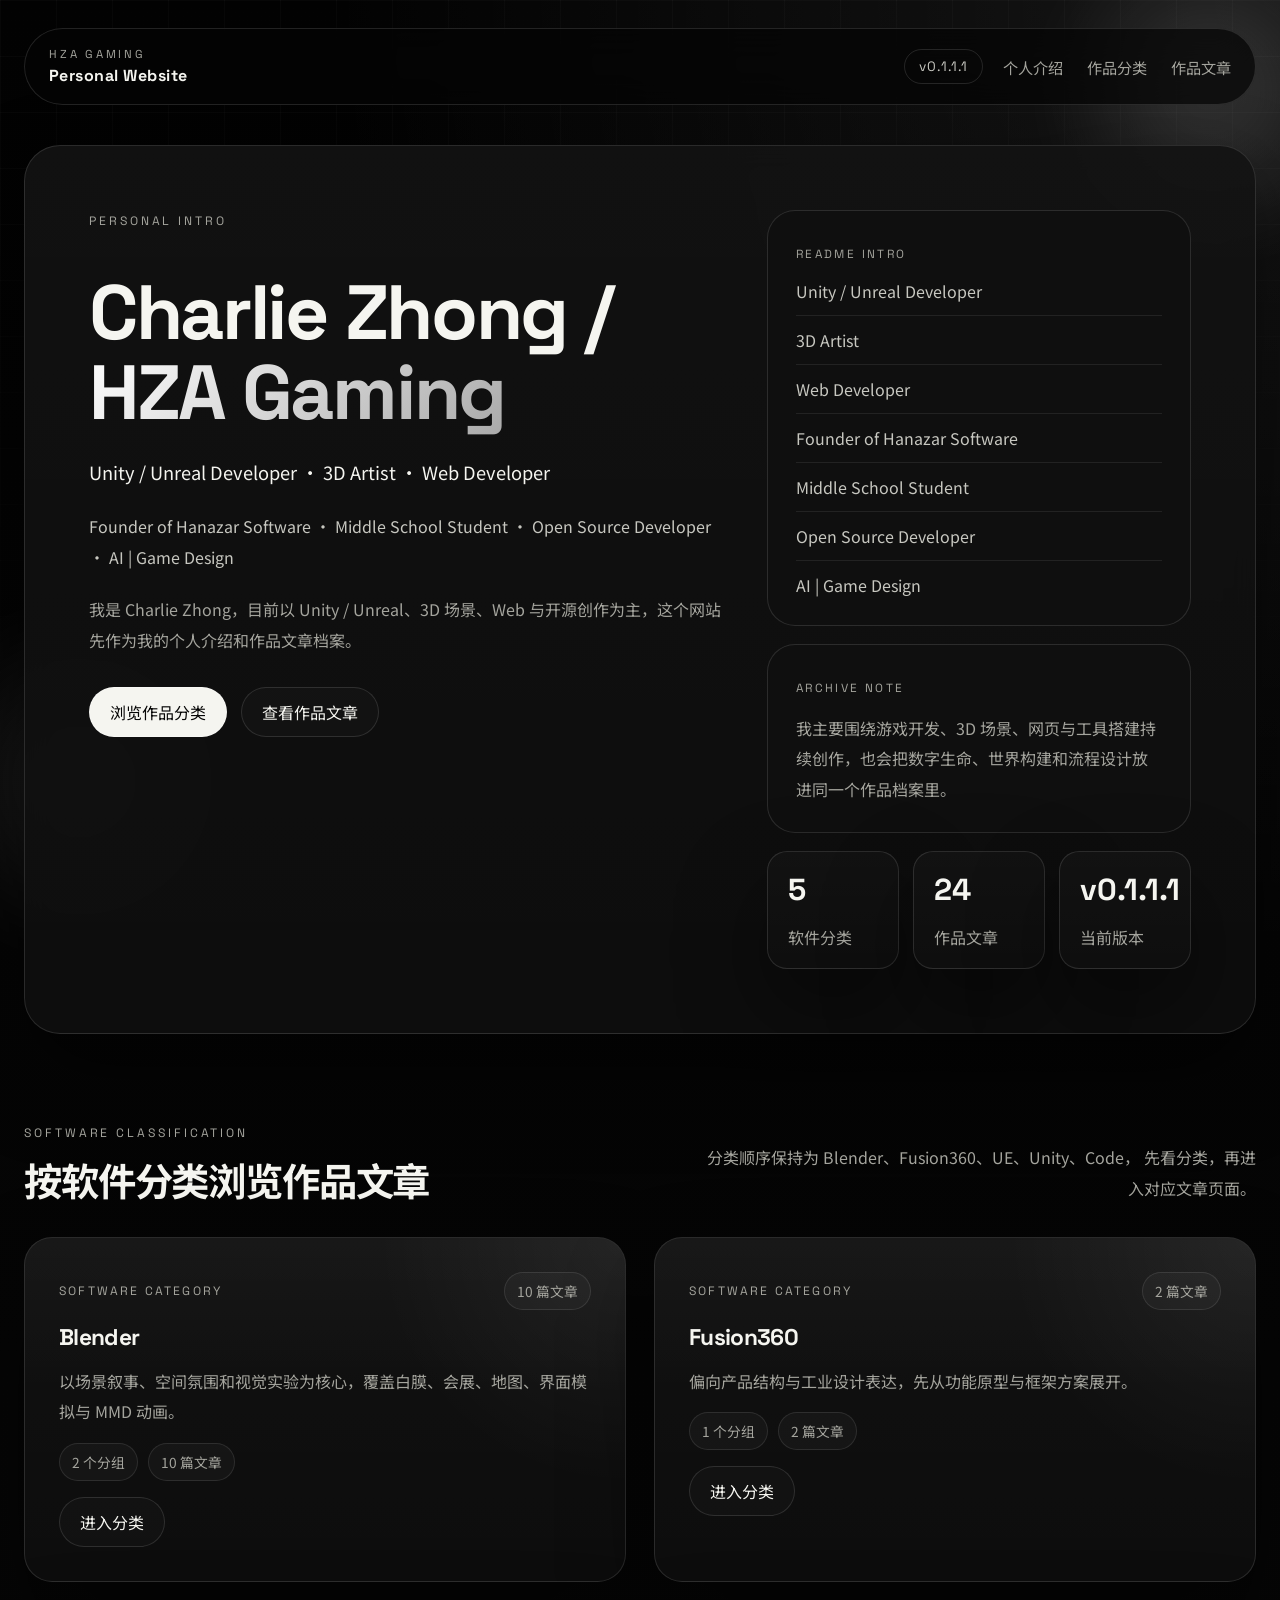
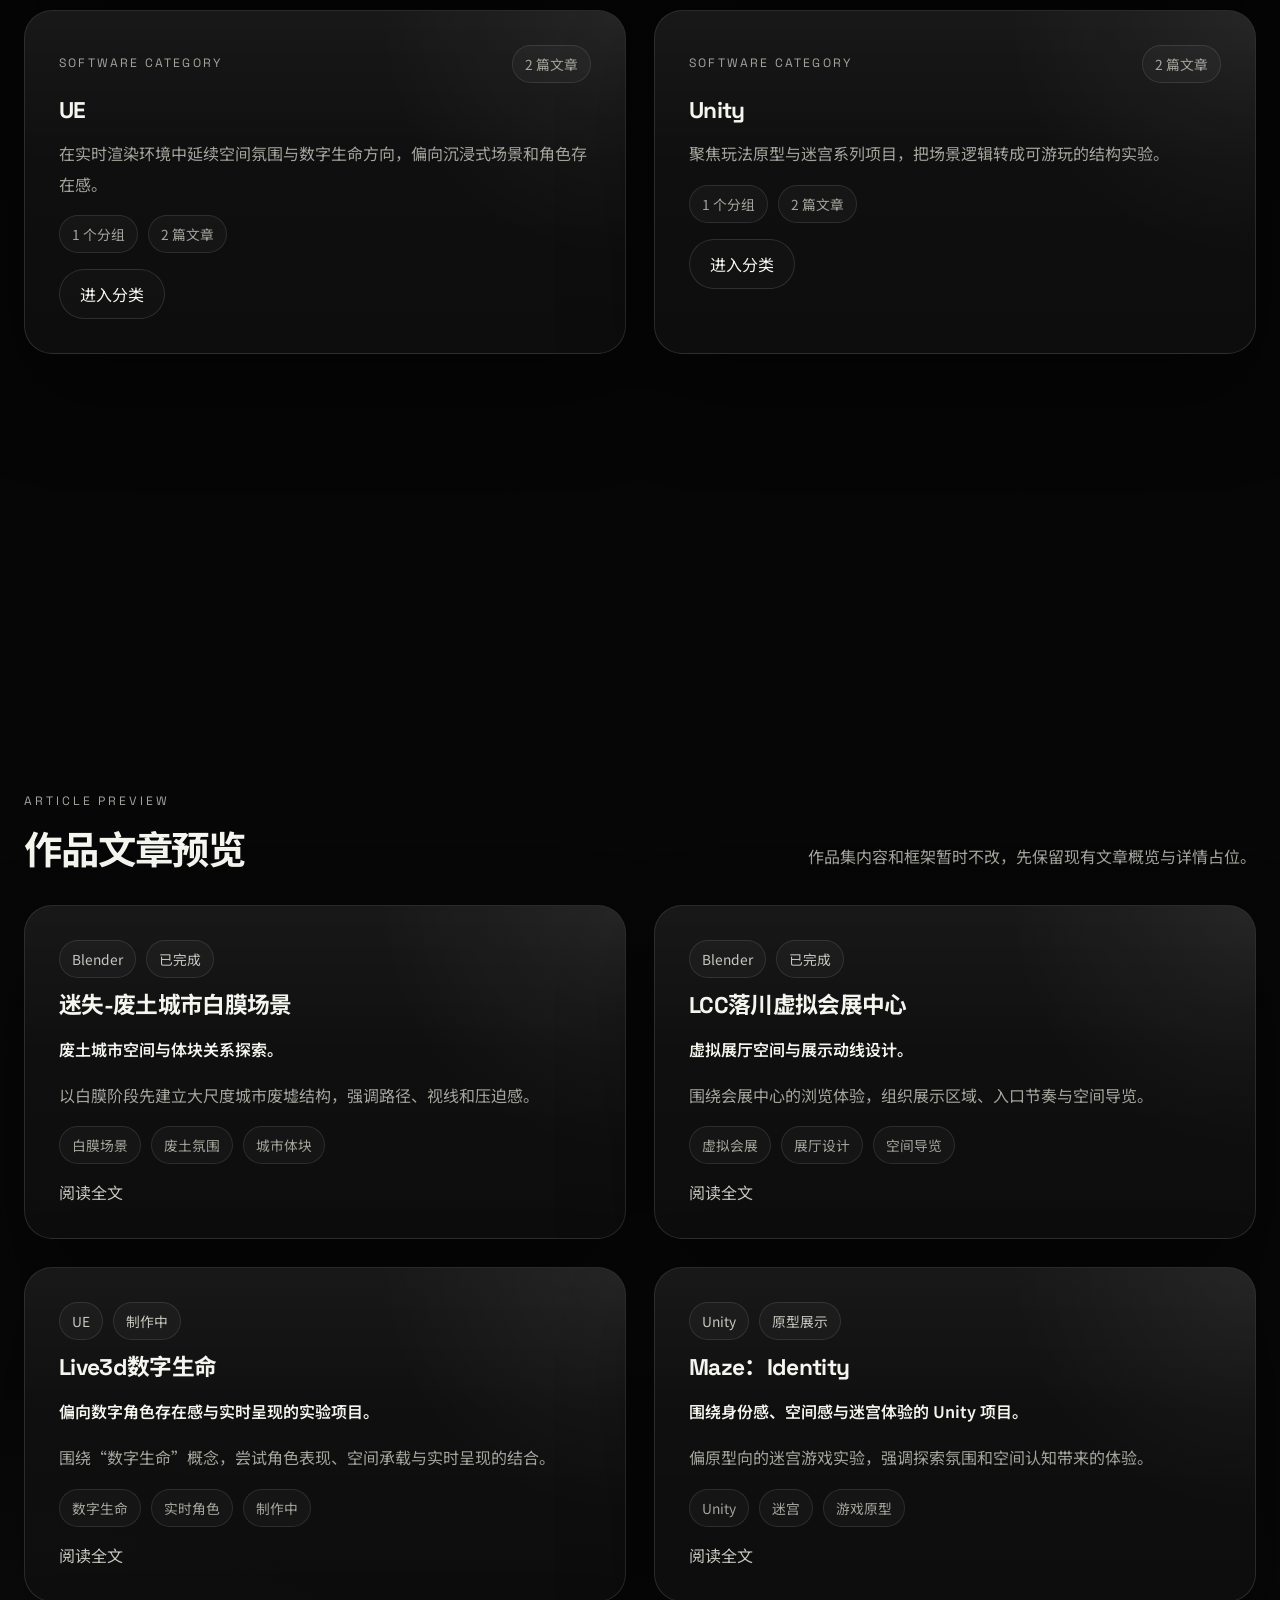
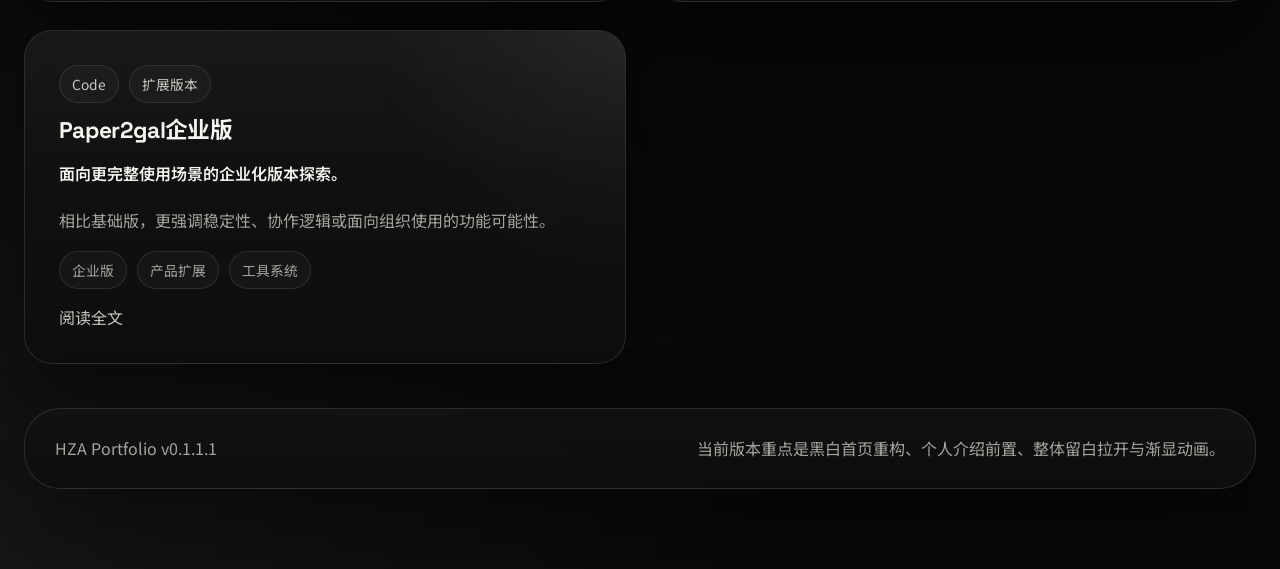
==== commit f35cec2c: "0.1.1.1 修复站点 bug 并增强兼容性" ====
--- a/index.html
+++ b/index.html
@@ -96,7 +96,7 @@
       </main>
 
       <footer class="footer panel">
-        <p>HZA Portfolio v0.1.1</p>
+        <p>HZA Portfolio v0.1.1.1</p>
         <p>当前版本重点是黑白首页重构、个人介绍前置、整体留白拉开与渐显动画。</p>
       </footer>
     </div>
--- a/styles.css
+++ b/styles.css
@@ -67,6 +67,7 @@
     linear-gradient(rgba(255, 255, 255, 0.03) 1px, transparent 1px),
     linear-gradient(90deg, rgba(255, 255, 255, 0.03) 1px, transparent 1px);
   background-size: 56px 56px;
+  -webkit-mask-image: linear-gradient(to bottom, rgba(0, 0, 0, 0.8), transparent 96%);
   mask-image: linear-gradient(to bottom, rgba(0, 0, 0, 0.8), transparent 96%);
   pointer-events: none;
 }
@@ -112,6 +113,7 @@
     var(--surface);
   border: 1px solid var(--line);
   box-shadow: var(--shadow);
+  -webkit-backdrop-filter: blur(14px);
   backdrop-filter: blur(14px);
 }
 
@@ -125,6 +127,7 @@
   border-radius: 999px;
   border: 1px solid var(--line);
   background: rgba(5, 5, 5, 0.72);
+  -webkit-backdrop-filter: blur(18px);
   backdrop-filter: blur(18px);
   position: sticky;
   top: 12px;
@@ -249,6 +252,7 @@
   background: linear-gradient(135deg, #ffffff, #a9a9a9);
   -webkit-background-clip: text;
   background-clip: text;
+  -webkit-text-fill-color: transparent;
   color: transparent;
 }
 
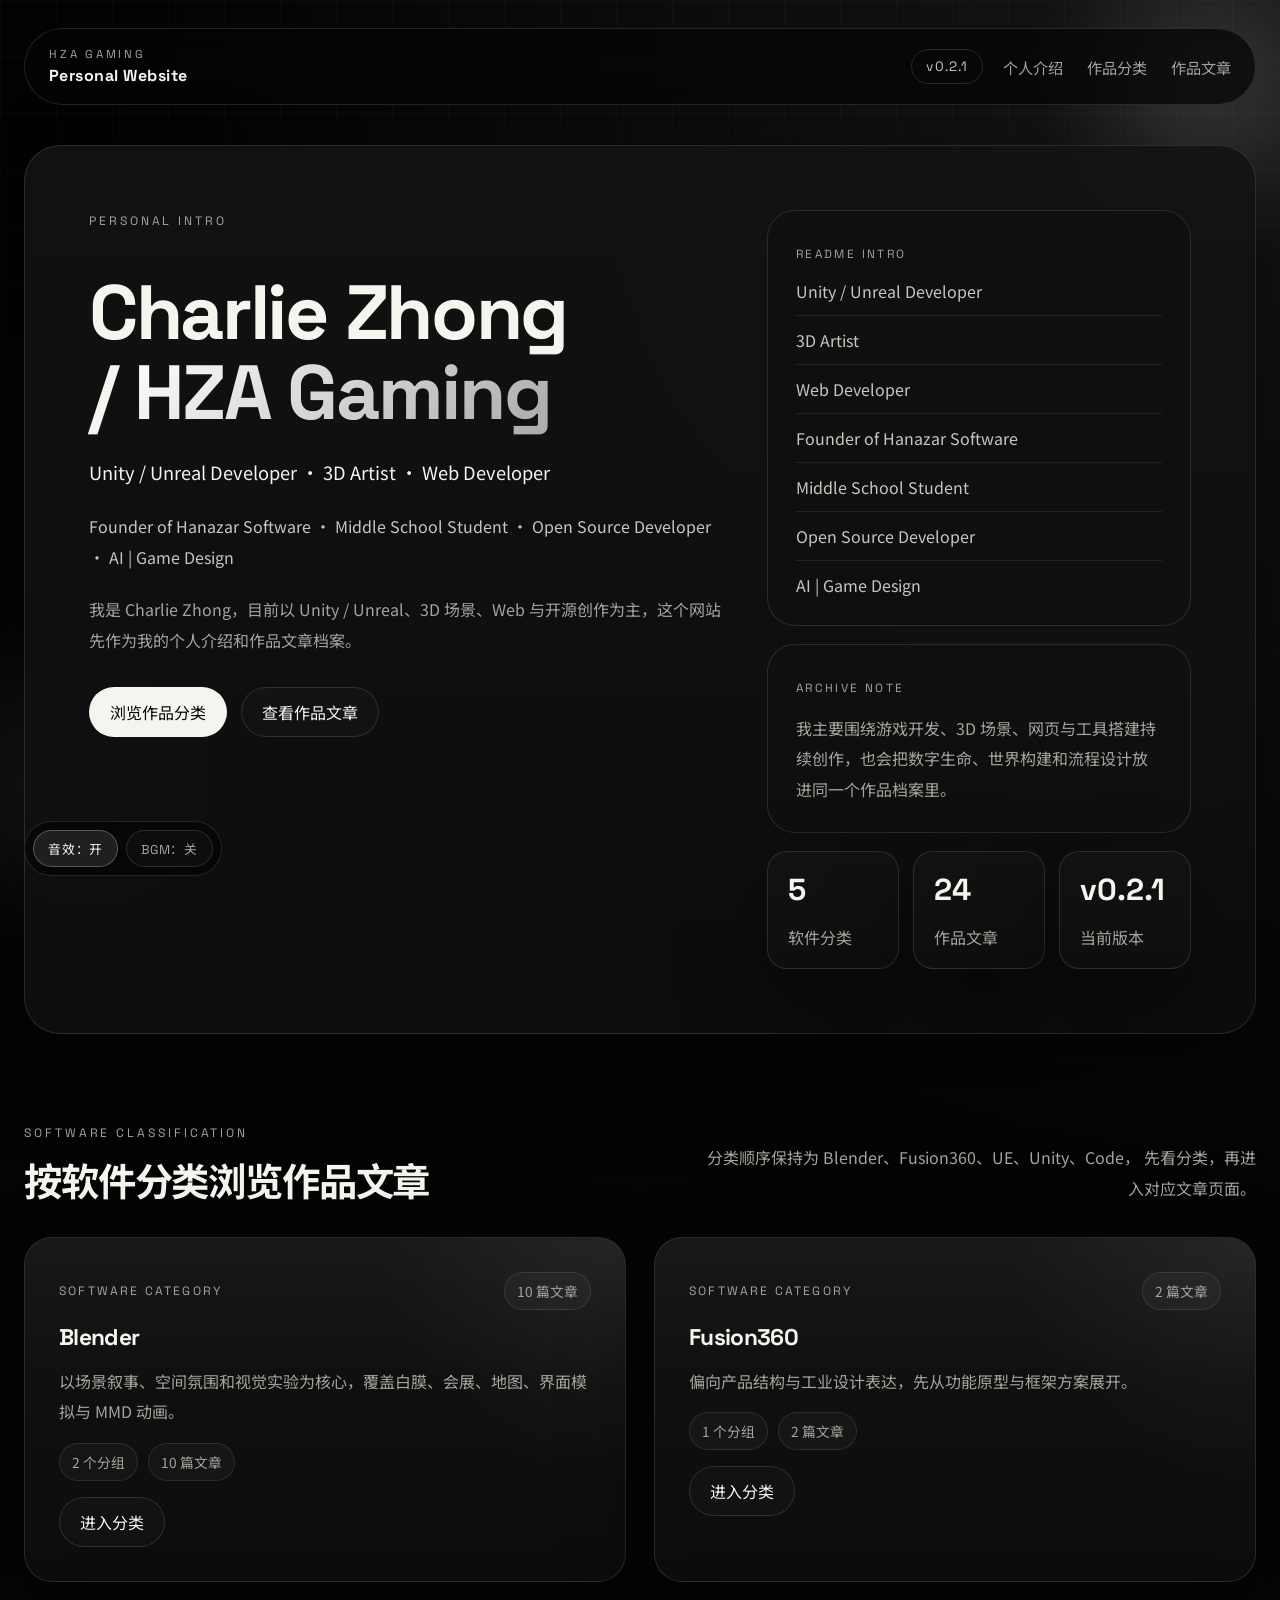
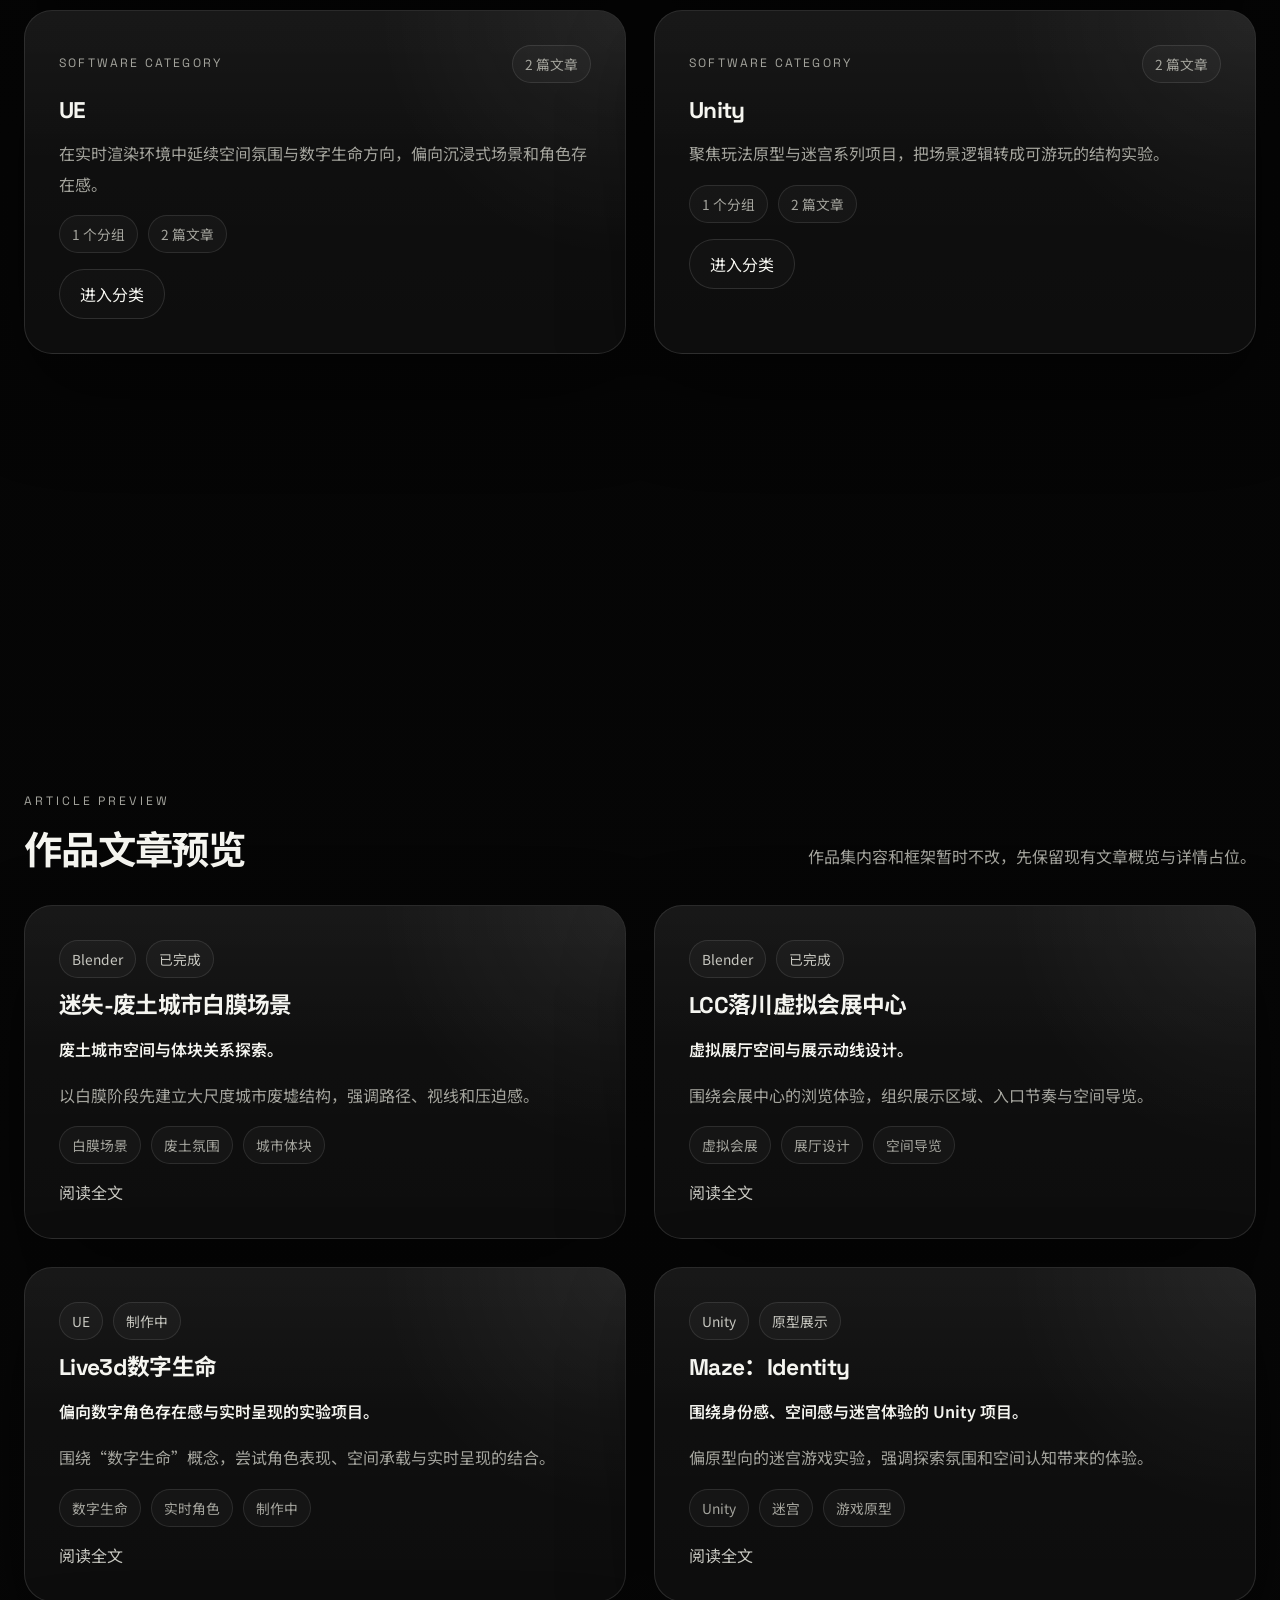
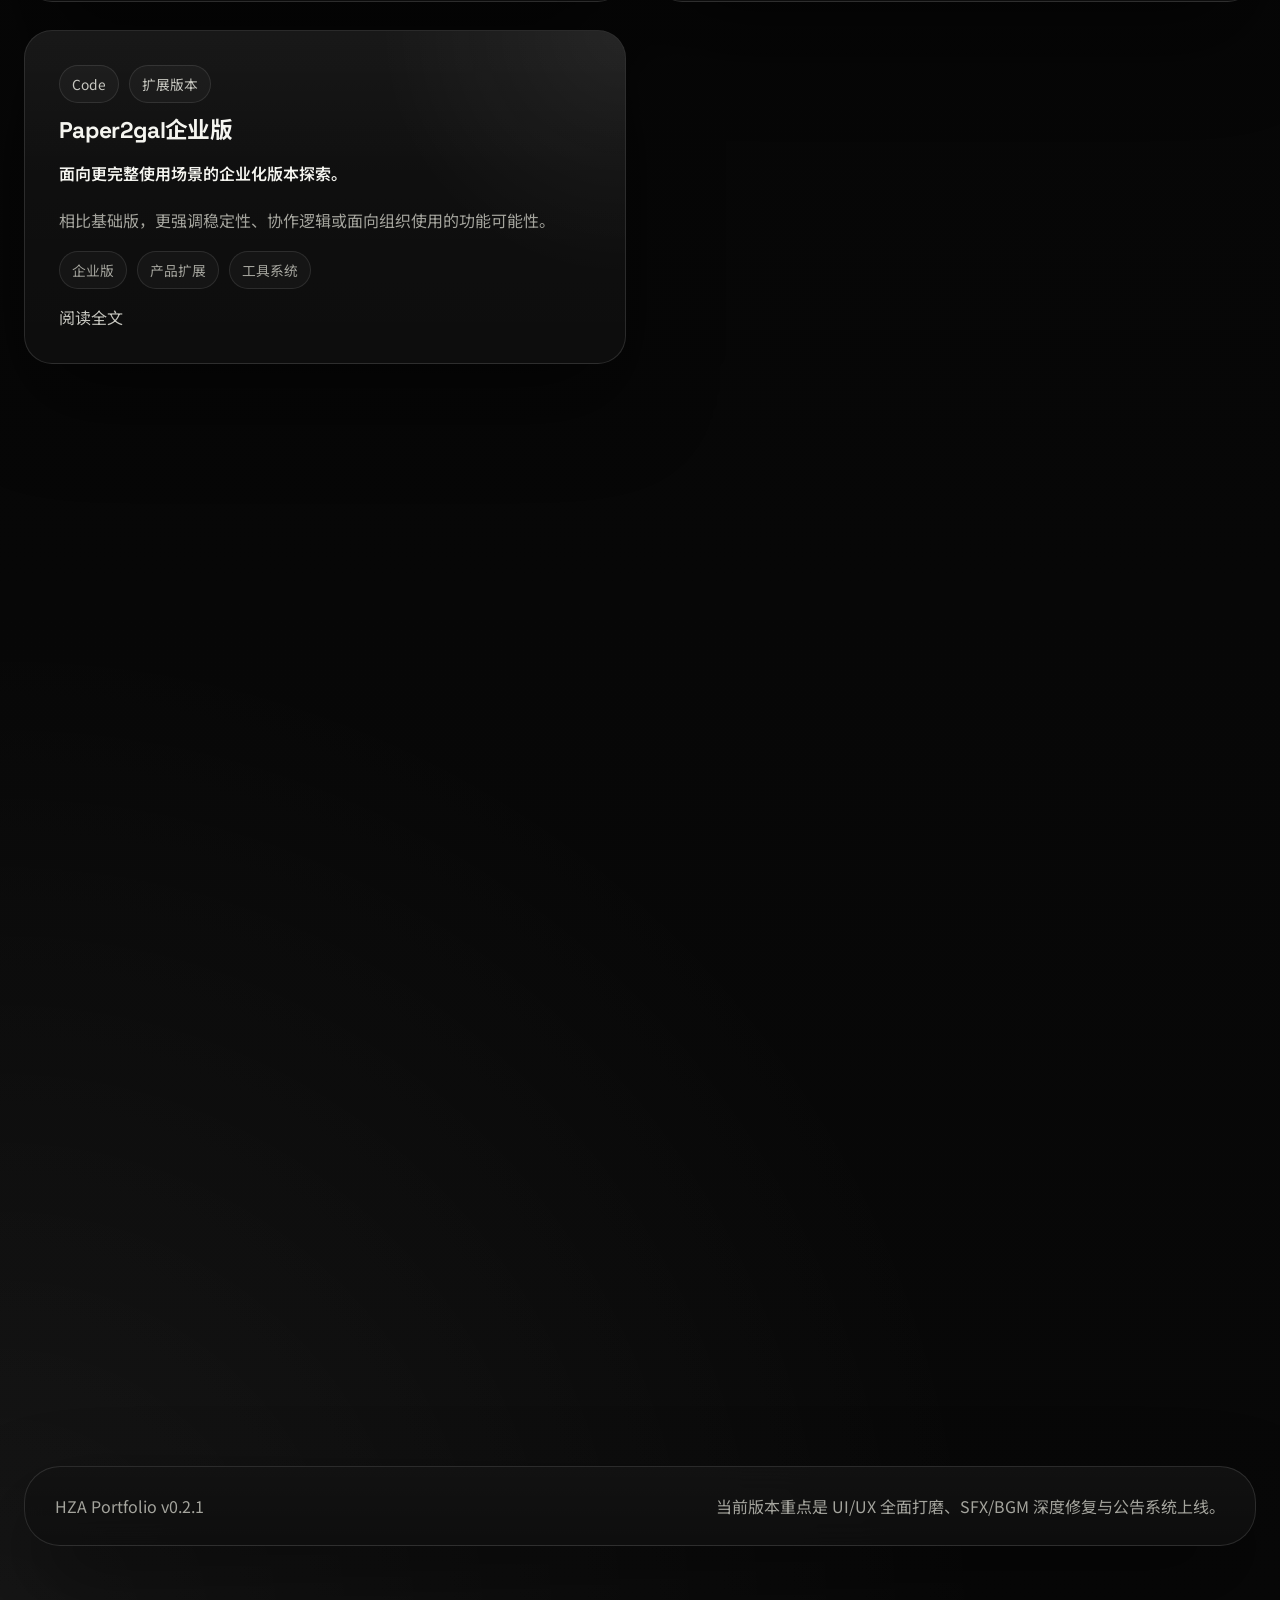
==== commit 40c044f3: "v0.2.2: UI/UX/SFX/BGM deep polish, bug fixes v0.2.1: UI/UX/SFX/BGM polish, perf fixes & audio persis" ====
--- a/index.html
+++ b/index.html
@@ -15,8 +15,28 @@
       rel="stylesheet"
     />
     <link rel="stylesheet" href="styles.css" />
+    <script>
+      (function () {
+        var t = setTimeout(function () {
+          var loader = document.querySelector('[data-role="page-loader"]');
+          if (loader) {
+            loader.classList.add("is-hidden");
+            setTimeout(function () {
+              loader.style.display = "none";
+            }, 500);
+          }
+        }, 8000);
+        window.__hideLoaderTimeout = t;
+      })();
+    </script>
   </head>
   <body data-page="home">
+    <div class="page-loader" data-role="page-loader" aria-hidden="true">
+      <div class="page-loader__spinner"></div>
+    </div>
+
+    <div class="scroll-progress" data-role="scroll-progress" aria-hidden="true"></div>
+
     <div class="background-orb orb-a"></div>
     <div class="background-orb orb-b"></div>
     <div class="background-grid"></div>
@@ -93,12 +113,36 @@
 
           <div class="featured-grid" data-role="featured-grid"></div>
         </section>
+
+        <section class="section section--airy" id="changelog" data-reveal>
+          <div class="section-heading">
+            <div>
+              <p class="eyebrow">UPDATE LOG</p>
+              <h2>版本公告</h2>
+            </div>
+            <p class="section-heading__text">
+              记录每次迭代的重点改动、Bug 修复与新功能上线。
+            </p>
+          </div>
+          <div class="changelog-panel" data-role="changelog-root"></div>
+        </section>
       </main>
 
       <footer class="footer panel">
-        <p>HZA Portfolio v0.1.1.1</p>
-        <p>当前版本重点是黑白首页重构、个人介绍前置、整体留白拉开与渐显动画。</p>
+        <p data-role="footer-version"></p>
+        <p>当前版本重点是 UI/UX 全面打磨、SFX/BGM 深度修复与公告系统上线。</p>
       </footer>
+    </div>
+
+    <button class="back-to-top" data-role="back-to-top" aria-label="回到顶部" title="回到顶部">
+      <svg viewBox="0 0 24 24" fill="none" stroke="currentColor" stroke-width="2" stroke-linecap="round" stroke-linejoin="round" aria-hidden="true">
+        <polyline points="18 15 12 9 6 15"></polyline>
+      </svg>
+    </button>
+
+    <div class="audio-panel" data-role="audio-panel" role="group" aria-label="音频控制">
+      <button data-role="audio-sfx-toggle" aria-pressed="true" title="切换音效">音效：开</button>
+      <button data-role="audio-bgm-toggle" aria-pressed="false" title="切换背景音乐">BGM：关</button>
     </div>
 
     <script src="data.js"></script>
--- a/styles.css
+++ b/styles.css
@@ -28,6 +28,8 @@
 
 html {
   scroll-behavior: smooth;
+  scrollbar-width: thin;
+  scrollbar-color: rgba(255, 255, 255, 0.12) var(--bg);
 }
 
 body {
@@ -57,6 +59,39 @@
 textarea,
 select {
   font: inherit;
+}
+
+::selection {
+  background: rgba(255, 255, 255, 0.18);
+  color: #ffffff;
+}
+
+::-webkit-scrollbar {
+  width: 8px;
+  height: 8px;
+}
+
+::-webkit-scrollbar-track {
+  background: var(--bg);
+}
+
+::-webkit-scrollbar-thumb {
+  background: rgba(255, 255, 255, 0.12);
+  border-radius: 999px;
+}
+
+::-webkit-scrollbar-thumb:hover {
+  background: rgba(255, 255, 255, 0.22);
+}
+
+a:focus-visible,
+button:focus-visible,
+input:focus-visible,
+textarea:focus-visible,
+select:focus-visible {
+  outline: 2px solid rgba(255, 255, 255, 0.45);
+  outline-offset: 3px;
+  border-radius: 6px;
 }
 
 .background-grid {
@@ -200,11 +235,13 @@
   transition: transform 180ms ease;
 }
 
-.topbar__nav a:hover {
+.topbar__nav a:hover,
+.topbar__nav a.is-active {
   color: var(--text);
 }
 
-.topbar__nav a:hover::after {
+.topbar__nav a:hover::after,
+.topbar__nav a.is-active::after {
   transform: scaleX(1);
 }
 
@@ -215,11 +252,13 @@
 
 h1,
 h2,
-h3 {
+h3,
+h4 {
   margin: 0;
   font-family: var(--font-display);
   line-height: 1.04;
   letter-spacing: -0.03em;
+  text-wrap: balance;
 }
 
 h1 {
@@ -232,6 +271,10 @@
 
 h3 {
   font-size: 1.42rem;
+}
+
+h4 {
+  font-size: 1.15rem;
 }
 
 p {
@@ -249,11 +292,11 @@
 }
 
 .text-gradient {
+  color: #ffffff;
   background: linear-gradient(135deg, #ffffff, #a9a9a9);
   -webkit-background-clip: text;
   background-clip: text;
   -webkit-text-fill-color: transparent;
-  color: transparent;
 }
 
 .intro-hero,
@@ -724,6 +767,247 @@
   }
 }
 
+/* ========== 新增：页面加载动画 ========== */
+.page-loader {
+  position: fixed;
+  inset: 0;
+  z-index: 100;
+  background: var(--bg);
+  display: grid;
+  place-items: center;
+  transition: opacity 400ms ease, visibility 400ms ease;
+}
+
+.page-loader.is-hidden {
+  opacity: 0;
+  visibility: hidden;
+  pointer-events: none;
+}
+
+.page-loader__spinner {
+  width: 40px;
+  height: 40px;
+  border: 2px solid rgba(255, 255, 255, 0.08);
+  border-top-color: var(--text);
+  border-radius: 50%;
+  animation: spin 0.9s linear infinite;
+}
+
+@keyframes spin {
+  to {
+    transform: rotate(360deg);
+  }
+}
+
+/* ========== 新增：滚动进度条 ========== */
+.scroll-progress {
+  position: fixed;
+  top: 0;
+  left: 0;
+  height: 2px;
+  width: 0%;
+  background: linear-gradient(90deg, var(--accent-soft), var(--accent));
+  z-index: 50;
+}
+
+/* ========== 新增：回到顶部 ========== */
+.back-to-top {
+  position: fixed;
+  right: 24px;
+  bottom: 24px;
+  z-index: 40;
+  width: 48px;
+  height: 48px;
+  border-radius: 50%;
+  border: 1px solid var(--line);
+  background: rgba(5, 5, 5, 0.8);
+  -webkit-backdrop-filter: blur(12px);
+  backdrop-filter: blur(12px);
+  color: var(--text);
+  display: grid;
+  place-items: center;
+  cursor: pointer;
+  opacity: 0;
+  transform: translateY(12px);
+  transition: opacity 300ms ease, transform 300ms ease, background 200ms ease;
+  pointer-events: none;
+}
+
+.back-to-top.is-visible {
+  opacity: 1;
+  transform: translateY(0);
+  pointer-events: auto;
+}
+
+.back-to-top:hover {
+  background: rgba(255, 255, 255, 0.08);
+}
+
+.back-to-top svg {
+  width: 20px;
+  height: 20px;
+}
+
+/* ========== 新增：音频控制面板 ========== */
+.audio-panel {
+  position: fixed;
+  left: 24px;
+  bottom: 24px;
+  z-index: 40;
+  display: flex;
+  gap: 8px;
+  padding: 8px;
+  border-radius: 999px;
+  border: 1px solid var(--line);
+  background: rgba(5, 5, 5, 0.8);
+  -webkit-backdrop-filter: blur(12px);
+  backdrop-filter: blur(12px);
+}
+
+.audio-panel button {
+  min-height: 36px;
+  padding: 8px 14px;
+  border-radius: 999px;
+  border: 1px solid var(--line);
+  background: rgba(255, 255, 255, 0.03);
+  color: var(--muted);
+  font-size: 0.8rem;
+  font-family: var(--font-display);
+  letter-spacing: 0.06em;
+  cursor: pointer;
+  transition: background 200ms ease, color 200ms ease, border-color 200ms ease;
+}
+
+.audio-panel button:hover {
+  background: rgba(255, 255, 255, 0.08);
+  color: var(--text);
+}
+
+.audio-panel button[aria-pressed="true"] {
+  background: rgba(255, 255, 255, 0.1);
+  color: var(--text);
+  border-color: rgba(255, 255, 255, 0.25);
+}
+
+/* ========== 外部链接标识 ========== */
+a[href^="http"]::after {
+  content: "↗";
+  display: inline-block;
+  margin-left: 3px;
+  font-size: 0.75em;
+  opacity: 0.5;
+  vertical-align: top;
+}
+
+/* ========== 更新日志 ========== */
+.changelog-panel {
+  display: grid;
+  gap: 20px;
+}
+
+.changelog-current {
+  padding: 32px;
+  border-radius: var(--radius-lg);
+}
+
+.changelog-header {
+  display: flex;
+  align-items: start;
+  justify-content: space-between;
+  gap: 16px;
+  margin-bottom: 20px;
+  flex-wrap: wrap;
+}
+
+.changelog-header h3,
+.changelog-header h4 {
+  margin-bottom: 6px;
+}
+
+.changelog-version {
+  display: inline-flex;
+  align-items: center;
+  padding: 4px 10px;
+  border-radius: 999px;
+  border: 1px solid var(--line);
+  background: rgba(255, 255, 255, 0.03);
+  color: var(--muted-strong);
+  font-size: 0.82rem;
+  font-family: var(--font-display);
+}
+
+.changelog-date {
+  color: var(--muted);
+  font-size: 0.88rem;
+  font-family: var(--font-display);
+  white-space: nowrap;
+}
+
+.changelog-toggle {
+  width: 100%;
+  padding: 14px 20px;
+  border-radius: var(--radius-md);
+  border: 1px solid var(--line);
+  background: rgba(255, 255, 255, 0.02);
+  color: var(--muted-strong);
+  font-family: var(--font-display);
+  font-size: 0.92rem;
+  cursor: pointer;
+  transition: background 200ms ease, color 200ms ease;
+  text-align: left;
+}
+
+.changelog-toggle:hover {
+  background: rgba(255, 255, 255, 0.06);
+  color: var(--text);
+}
+
+.changelog-history-list {
+  display: grid;
+  gap: 16px;
+  margin-top: 16px;
+  max-height: 0;
+  overflow: hidden;
+  transition: max-height 500ms ease;
+}
+
+.changelog-history-list.is-expanded {
+  max-height: 2000px;
+}
+
+.changelog-entry {
+  padding: 24px;
+  border-radius: var(--radius-md);
+}
+
+/* ========== prefers-reduced-motion ========== */
+@media (prefers-reduced-motion: reduce) {
+  html {
+    scroll-behavior: auto;
+  }
+
+  .background-orb {
+    animation: none;
+    opacity: 0;
+  }
+
+  .reveal {
+    transition: none;
+    opacity: 1;
+    transform: none;
+    filter: none;
+  }
+
+  .page-loader__spinner {
+    animation: none;
+    border-top-color: rgba(255, 255, 255, 0.3);
+  }
+
+  .changelog-history-list {
+    transition: none;
+  }
+}
+
 @media (max-width: 1160px) {
   .intro-hero,
   .category-hero__layout,
@@ -790,10 +1074,8 @@
     grid-template-columns: 1fr;
   }
 
-  .button-primary,
-  .button-secondary,
-  .card-link,
-  .chip-link {
+  .hero__actions .button-primary,
+  .hero__actions .button-secondary {
     width: 100%;
   }
 
@@ -809,4 +1091,19 @@
   h1 {
     font-size: clamp(2.4rem, 11vw, 4rem);
   }
-}
+
+  .audio-panel {
+    left: 12px;
+    bottom: 12px;
+  }
+
+  .back-to-top {
+    right: 12px;
+    bottom: 68px;
+  }
+
+  .changelog-header {
+    flex-direction: column;
+    gap: 8px;
+  }
+}
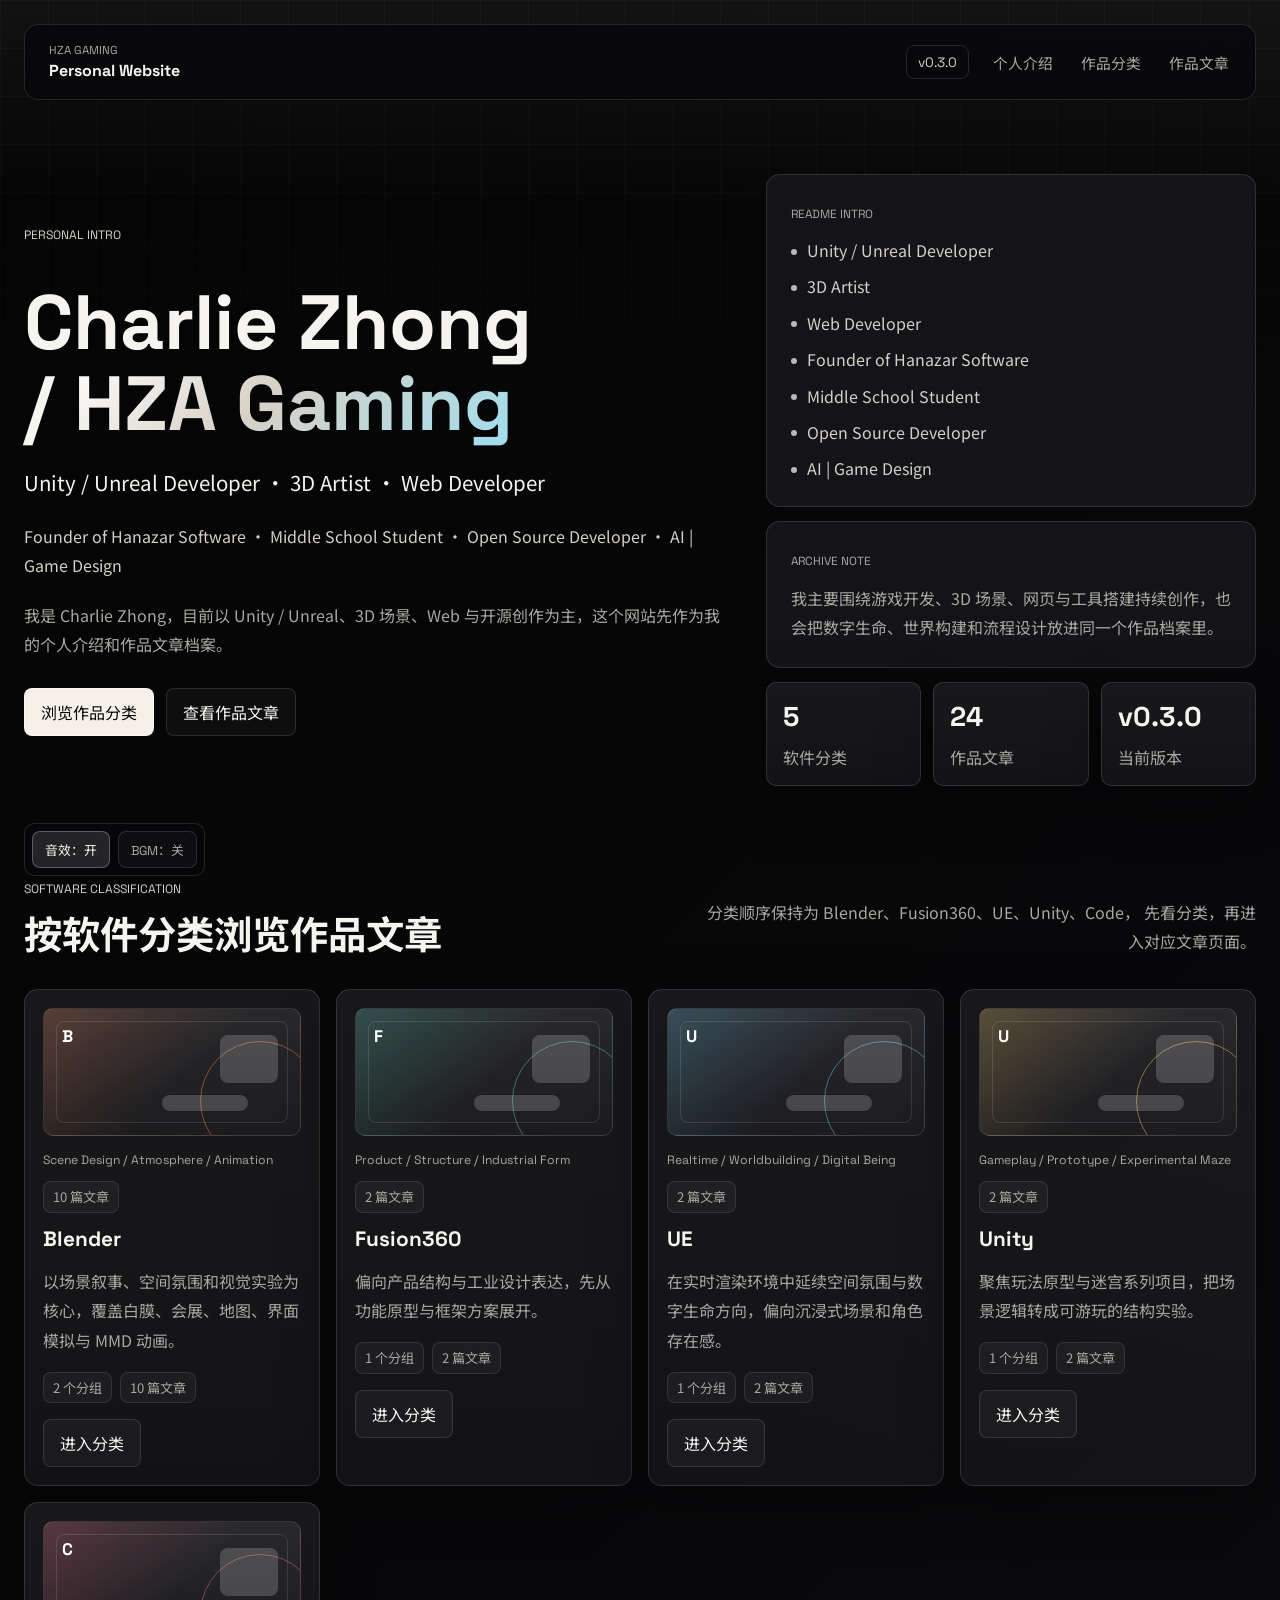
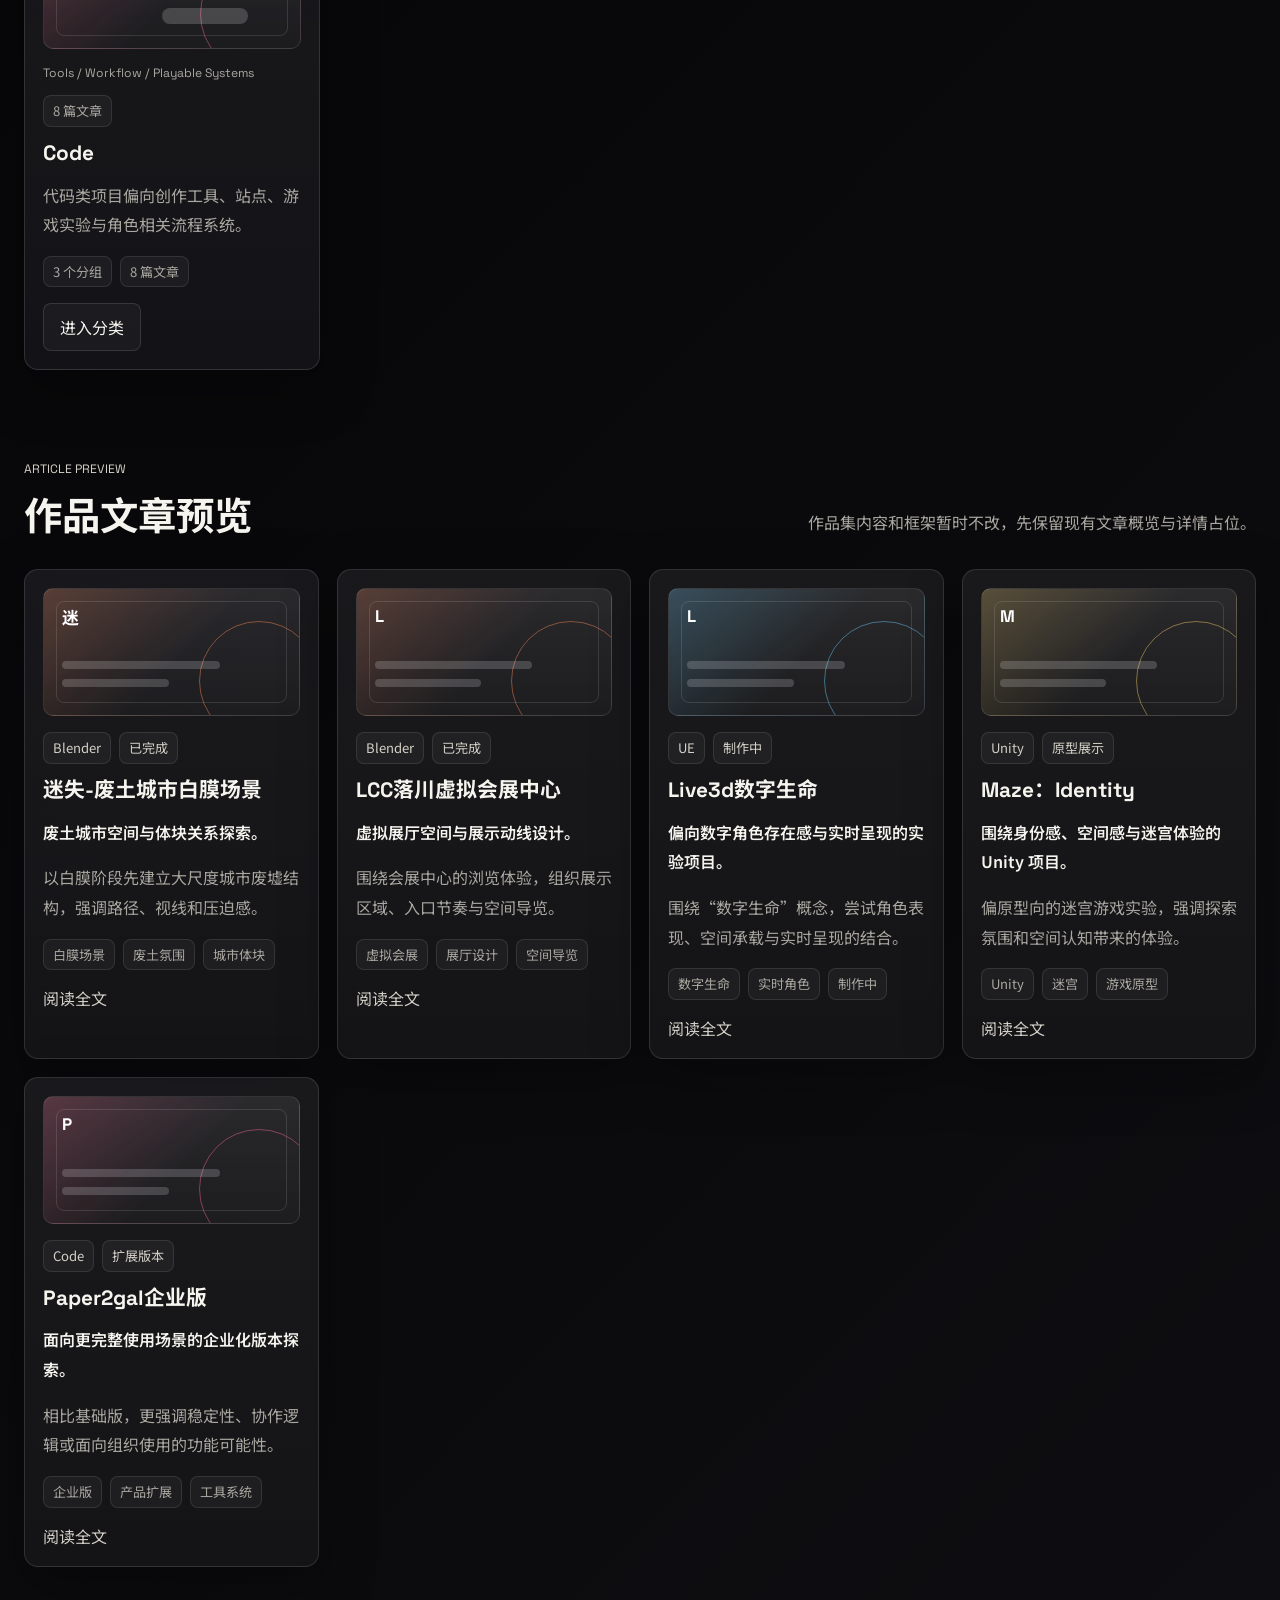
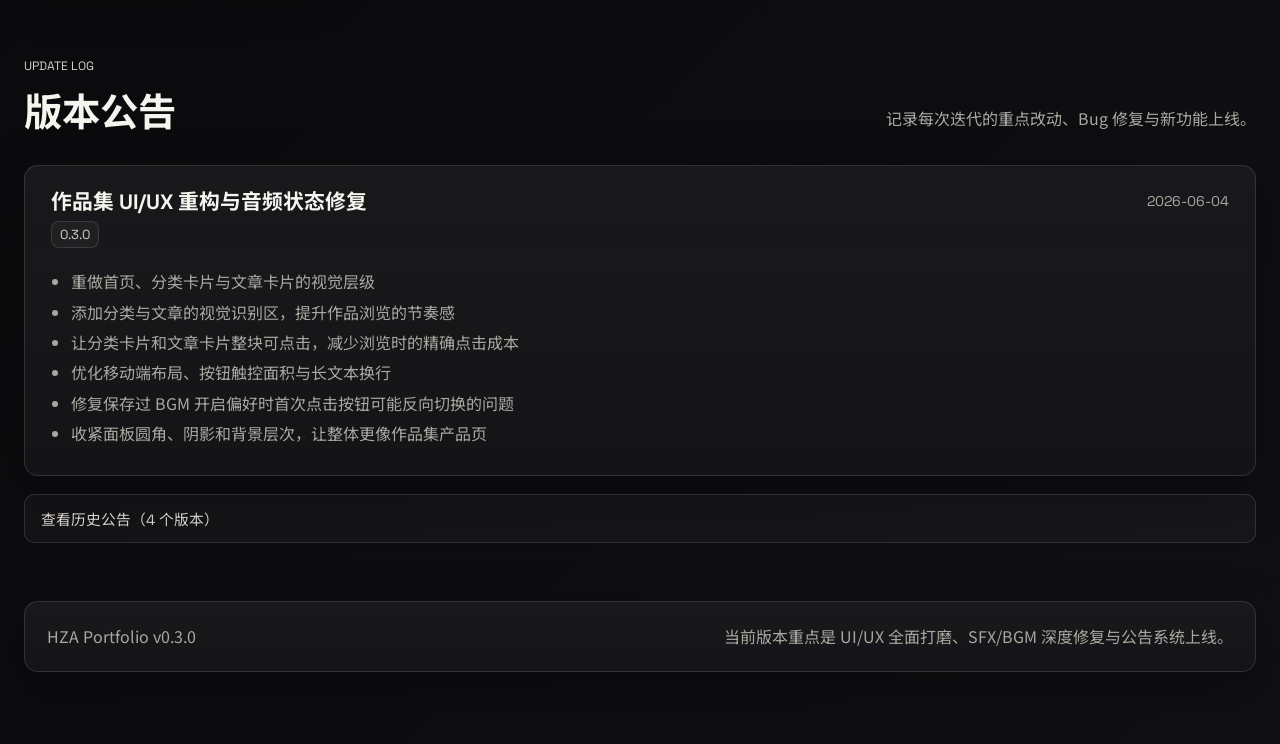
==== commit 70169128: "v0.3.0: refresh portfolio UI and audio UX" ====
--- a/index.html
+++ b/index.html
@@ -36,10 +36,6 @@
     </div>
 
     <div class="scroll-progress" data-role="scroll-progress" aria-hidden="true"></div>
-
-    <div class="background-orb orb-a"></div>
-    <div class="background-orb orb-b"></div>
-    <div class="background-grid"></div>
 
     <div class="site-shell">
       <header class="topbar">
--- a/styles.css
+++ b/styles.css
@@ -1,21 +1,22 @@
 :root {
-  --bg: #030303;
-  --bg-soft: #090909;
-  --surface: rgba(10, 10, 10, 0.9);
-  --surface-soft: rgba(16, 16, 16, 0.92);
+  --bg: #050506;
+  --bg-soft: #0d0d10;
+  --surface: rgba(17, 17, 20, 0.88);
+  --surface-soft: rgba(23, 23, 27, 0.9);
+  --surface-strong: rgba(31, 31, 36, 0.94);
   --line: rgba(255, 255, 255, 0.12);
-  --line-strong: rgba(255, 255, 255, 0.24);
-  --text: #f5f5f0;
-  --muted: #a4a49d;
-  --muted-strong: #c7c7c0;
+  --line-strong: rgba(255, 255, 255, 0.22);
+  --text: #f6f4ee;
+  --muted: #aaa7a0;
+  --muted-strong: #d4d0c7;
   --accent: #ffffff;
   --accent-soft: #b8b8b8;
-  --shadow: 0 40px 90px rgba(0, 0, 0, 0.45);
-  --radius-xl: 36px;
-  --radius-lg: 28px;
-  --radius-md: 20px;
-  --radius-sm: 14px;
-  --max-width: 1460px;
+  --shadow: 0 18px 54px rgba(0, 0, 0, 0.34);
+  --radius-xl: 22px;
+  --radius-lg: 14px;
+  --radius-md: 10px;
+  --radius-sm: 8px;
+  --max-width: 1320px;
   --font-display: "Space Grotesk", "Noto Sans SC", sans-serif;
   --font-body: "Noto Sans SC", sans-serif;
 }
@@ -29,7 +30,7 @@
 html {
   scroll-behavior: smooth;
   scrollbar-width: thin;
-  scrollbar-color: rgba(255, 255, 255, 0.12) var(--bg);
+  scrollbar-color: rgba(255, 255, 255, 0.22) var(--bg);
 }
 
 body {
@@ -38,10 +39,23 @@
   color: var(--text);
   font-family: var(--font-body);
   background:
-    radial-gradient(circle at top right, rgba(255, 255, 255, 0.08), transparent 24%),
-    radial-gradient(circle at bottom left, rgba(255, 255, 255, 0.06), transparent 20%),
-    linear-gradient(180deg, #020202 0%, #050505 36%, #080808 100%);
+    linear-gradient(180deg, rgba(255, 255, 255, 0.055), transparent 210px),
+    linear-gradient(135deg, #040405 0%, #08080a 42%, #101014 100%);
   overflow-x: hidden;
+}
+
+body::before {
+  content: "";
+  position: fixed;
+  inset: 0;
+  z-index: 0;
+  background-image:
+    linear-gradient(rgba(255, 255, 255, 0.035) 1px, transparent 1px),
+    linear-gradient(90deg, rgba(255, 255, 255, 0.035) 1px, transparent 1px);
+  background-size: 48px 48px;
+  -webkit-mask-image: linear-gradient(to bottom, rgba(0, 0, 0, 0.8), transparent 70%);
+  mask-image: linear-gradient(to bottom, rgba(0, 0, 0, 0.8), transparent 70%);
+  pointer-events: none;
 }
 
 a {
@@ -62,7 +76,7 @@
 }
 
 ::selection {
-  background: rgba(255, 255, 255, 0.18);
+  background: rgba(255, 255, 255, 0.2);
   color: #ffffff;
 }
 
@@ -76,12 +90,12 @@
 }
 
 ::-webkit-scrollbar-thumb {
-  background: rgba(255, 255, 255, 0.12);
-  border-radius: 999px;
+  background: rgba(255, 255, 255, 0.16);
+  border-radius: 8px;
 }
 
 ::-webkit-scrollbar-thumb:hover {
-  background: rgba(255, 255, 255, 0.22);
+  background: rgba(255, 255, 255, 0.3);
 }
 
 a:focus-visible,
@@ -89,49 +103,9 @@
 input:focus-visible,
 textarea:focus-visible,
 select:focus-visible {
-  outline: 2px solid rgba(255, 255, 255, 0.45);
+  outline: 2px solid rgba(255, 255, 255, 0.55);
   outline-offset: 3px;
-  border-radius: 6px;
-}
-
-.background-grid {
-  position: fixed;
-  inset: 0;
-  z-index: 0;
-  background-image:
-    linear-gradient(rgba(255, 255, 255, 0.03) 1px, transparent 1px),
-    linear-gradient(90deg, rgba(255, 255, 255, 0.03) 1px, transparent 1px);
-  background-size: 56px 56px;
-  -webkit-mask-image: linear-gradient(to bottom, rgba(0, 0, 0, 0.8), transparent 96%);
-  mask-image: linear-gradient(to bottom, rgba(0, 0, 0, 0.8), transparent 96%);
-  pointer-events: none;
-}
-
-.background-orb {
-  position: fixed;
-  z-index: 0;
-  border-radius: 999px;
-  filter: blur(36px);
-  pointer-events: none;
-  opacity: 0.24;
-}
-
-.orb-a {
-  top: -80px;
-  right: -100px;
-  width: 340px;
-  height: 340px;
-  background: radial-gradient(circle, rgba(255, 255, 255, 0.65), transparent 70%);
-  animation: driftA 18s ease-in-out infinite;
-}
-
-.orb-b {
-  left: -100px;
-  bottom: -60px;
-  width: 360px;
-  height: 360px;
-  background: radial-gradient(circle, rgba(255, 255, 255, 0.45), transparent 72%);
-  animation: driftB 20s ease-in-out infinite;
+  border-radius: var(--radius-sm);
 }
 
 .site-shell {
@@ -139,17 +113,27 @@
   z-index: 1;
   width: min(calc(100% - 48px), var(--max-width));
   margin: 0 auto;
-  padding: 28px 0 80px;
+  padding: 24px 0 72px;
 }
 
 .panel {
   background:
-    linear-gradient(180deg, rgba(255, 255, 255, 0.03), rgba(255, 255, 255, 0.015)),
+    linear-gradient(180deg, rgba(255, 255, 255, 0.045), rgba(255, 255, 255, 0.018)),
     var(--surface);
   border: 1px solid var(--line);
   box-shadow: var(--shadow);
-  -webkit-backdrop-filter: blur(14px);
-  backdrop-filter: blur(14px);
+  -webkit-backdrop-filter: blur(16px);
+  backdrop-filter: blur(16px);
+}
+
+.intro-hero.panel,
+.category-hero.panel,
+.project-hero.panel {
+  background: transparent;
+  border: 0;
+  box-shadow: none;
+  -webkit-backdrop-filter: none;
+  backdrop-filter: none;
 }
 
 .topbar {
@@ -157,11 +141,11 @@
   align-items: center;
   justify-content: space-between;
   gap: 24px;
-  padding: 18px 24px;
-  margin-bottom: 40px;
-  border-radius: 999px;
+  padding: 14px 16px;
+  margin-bottom: 56px;
+  border-radius: var(--radius-lg);
   border: 1px solid var(--line);
-  background: rgba(5, 5, 5, 0.72);
+  background: rgba(8, 8, 10, 0.82);
   -webkit-backdrop-filter: blur(18px);
   backdrop-filter: blur(18px);
   position: sticky;
@@ -172,13 +156,14 @@
 .brand-mark {
   display: inline-flex;
   flex-direction: column;
-  gap: 4px;
+  gap: 3px;
+  padding: 4px 8px;
 }
 
 .brand-mark__kicker {
   color: var(--muted);
   font-size: 0.72rem;
-  letter-spacing: 0.24em;
+  letter-spacing: 0;
   font-family: var(--font-display);
 }
 
@@ -186,13 +171,13 @@
   font-size: 1rem;
   font-family: var(--font-display);
   font-weight: 700;
-  letter-spacing: 0.03em;
+  letter-spacing: 0;
 }
 
 .topbar__meta {
   display: flex;
   align-items: center;
-  gap: 20px;
+  gap: 14px;
 }
 
 .version-badge {
@@ -200,49 +185,39 @@
   align-items: center;
   justify-content: center;
   min-height: 34px;
-  padding: 8px 14px;
-  border-radius: 999px;
+  padding: 7px 11px;
+  border-radius: var(--radius-sm);
   border: 1px solid var(--line);
   color: var(--muted-strong);
   font-size: 0.85rem;
-  letter-spacing: 0.08em;
+  letter-spacing: 0;
   font-family: var(--font-display);
 }
 
 .topbar__nav {
   display: flex;
   align-items: center;
-  gap: 24px;
+  gap: 8px;
   color: var(--muted);
-  font-size: 0.95rem;
+  font-size: 0.92rem;
 }
 
 .topbar__nav a {
   position: relative;
-  transition: color 180ms ease;
-}
-
-.topbar__nav a::after {
-  content: "";
-  position: absolute;
-  left: 0;
-  right: 0;
-  bottom: -8px;
-  height: 1px;
-  background: rgba(255, 255, 255, 0.55);
-  transform: scaleX(0);
-  transform-origin: center;
-  transition: transform 180ms ease;
+  min-height: 34px;
+  display: inline-flex;
+  align-items: center;
+  padding: 6px 10px;
+  border-radius: var(--radius-sm);
+  transition:
+    color 180ms ease,
+    background 180ms ease;
 }
 
 .topbar__nav a:hover,
 .topbar__nav a.is-active {
   color: var(--text);
-}
-
-.topbar__nav a:hover::after,
-.topbar__nav a.is-active::after {
-  transform: scaleX(1);
+  background: rgba(255, 255, 255, 0.07);
 }
 
 main {
@@ -256,44 +231,44 @@
 h4 {
   margin: 0;
   font-family: var(--font-display);
-  line-height: 1.04;
-  letter-spacing: -0.03em;
+  line-height: 1.05;
+  letter-spacing: 0;
   text-wrap: balance;
 }
 
 h1 {
-  font-size: clamp(3.1rem, 6vw, 6.4rem);
+  font-size: clamp(3rem, 6vw, 6.5rem);
 }
 
 h2 {
-  font-size: clamp(2rem, 3vw, 3.1rem);
+  font-size: clamp(1.8rem, 3vw, 3rem);
 }
 
 h3 {
-  font-size: 1.42rem;
+  font-size: 1.3rem;
 }
 
 h4 {
-  font-size: 1.15rem;
+  font-size: 1.05rem;
 }
 
 p {
   margin: 0;
   color: var(--muted);
-  line-height: 1.9;
+  line-height: 1.85;
 }
 
 .eyebrow {
-  margin: 0 0 18px;
-  color: var(--muted);
+  margin: 0 0 16px;
+  color: var(--muted-strong);
   font-size: 0.76rem;
-  letter-spacing: 0.24em;
+  letter-spacing: 0;
   font-family: var(--font-display);
 }
 
 .text-gradient {
   color: #ffffff;
-  background: linear-gradient(135deg, #ffffff, #a9a9a9);
+  background: linear-gradient(135deg, #ffffff, #d7d1c6 44%, #9fdef0 100%);
   -webkit-background-clip: text;
   background-clip: text;
   -webkit-text-fill-color: transparent;
@@ -309,19 +284,20 @@
 
 .intro-hero {
   display: grid;
-  grid-template-columns: minmax(0, 1.2fr) minmax(360px, 0.8fr);
-  gap: 42px;
-  padding: 64px;
+  grid-template-columns: minmax(0, 1.18fr) minmax(320px, 0.82fr);
+  gap: 36px;
+  padding: 18px 0 4px;
 }
 
 .intro-hero__copy {
   display: grid;
-  gap: 22px;
-  align-content: start;
+  gap: 20px;
+  align-content: center;
+  min-height: 520px;
 }
 
 .intro-hero__lead {
-  font-size: 1.14rem;
+  font-size: clamp(1.05rem, 1.6vw, 1.28rem);
   color: var(--text);
 }
 
@@ -336,11 +312,12 @@
 
 .intro-hero__side {
   display: grid;
-  gap: 18px;
+  gap: 14px;
+  align-content: start;
 }
 
 .info-block {
-  padding: 28px;
+  padding: 24px;
   border-radius: var(--radius-lg);
   background: var(--surface-soft);
   border: 1px solid var(--line);
@@ -348,10 +325,10 @@
 
 .info-label {
   display: inline-block;
-  margin-bottom: 18px;
+  margin-bottom: 16px;
   color: var(--muted);
   font-size: 0.74rem;
-  letter-spacing: 0.2em;
+  letter-spacing: 0;
   font-family: var(--font-display);
 }
 
@@ -360,25 +337,32 @@
   margin: 0;
   padding: 0;
   display: grid;
-  gap: 12px;
+  gap: 10px;
 }
 
 .profile-list li {
-  padding-bottom: 12px;
-  border-bottom: 1px solid rgba(255, 255, 255, 0.08);
+  position: relative;
+  padding-left: 16px;
   color: var(--muted-strong);
-}
-
-.profile-list li:last-child {
-  padding-bottom: 0;
-  border-bottom: 0;
+  line-height: 1.65;
+}
+
+.profile-list li::before {
+  content: "";
+  position: absolute;
+  left: 0;
+  top: 0.72em;
+  width: 6px;
+  height: 6px;
+  border-radius: 50%;
+  background: var(--accent-soft);
 }
 
 .hero__actions {
   display: flex;
   flex-wrap: wrap;
-  gap: 14px;
-  margin-top: 10px;
+  gap: 12px;
+  margin-top: 8px;
 }
 
 .button-primary,
@@ -389,27 +373,27 @@
   display: inline-flex;
   align-items: center;
   justify-content: center;
-  min-height: 48px;
-  padding: 12px 20px;
-  border-radius: 999px;
+  min-height: 44px;
+  padding: 11px 16px;
+  border-radius: var(--radius-sm);
   border: 1px solid var(--line);
   transition:
-    transform 200ms ease,
-    background 200ms ease,
-    color 200ms ease,
-    border-color 200ms ease;
+    transform 180ms ease,
+    background 180ms ease,
+    color 180ms ease,
+    border-color 180ms ease;
 }
 
 .button-primary {
-  background: #f5f5f0;
-  color: #050505;
-  border-color: rgba(255, 255, 255, 0.3);
+  background: #f5f1e8;
+  color: #08080a;
+  border-color: rgba(255, 255, 255, 0.4);
 }
 
 .button-secondary,
 .card-link,
 .chip-link {
-  background: rgba(255, 255, 255, 0.02);
+  background: rgba(255, 255, 255, 0.035);
   color: var(--text);
 }
 
@@ -429,7 +413,7 @@
 .text-link:hover,
 .software-card:hover,
 .project-card:hover {
-  transform: translateY(-4px);
+  transform: translateY(-3px);
 }
 
 .button-primary:hover,
@@ -437,8 +421,8 @@
 .card-link:hover,
 .chip-link:hover {
   background: #ffffff;
-  color: #050505;
-  border-color: rgba(255, 255, 255, 0.45);
+  color: #08080a;
+  border-color: rgba(255, 255, 255, 0.48);
 }
 
 .text-link:hover {
@@ -448,39 +432,39 @@
 .metric-row {
   display: grid;
   grid-template-columns: repeat(3, minmax(0, 1fr));
-  gap: 14px;
+  gap: 12px;
 }
 
 .metric-card {
   border-radius: var(--radius-md);
-  padding: 18px 20px;
-  min-height: 118px;
+  padding: 16px;
+  min-height: 104px;
   display: grid;
   align-content: space-between;
 }
 
 .metric-card strong {
-  font-size: 1.9rem;
+  font-size: 1.7rem;
   font-family: var(--font-display);
   color: var(--text);
 }
 
 .metric-card span {
   color: var(--muted);
-  line-height: 1.6;
+  line-height: 1.5;
 }
 
 .section {
   display: grid;
-  gap: 30px;
+  gap: 28px;
 }
 
 .section--airy {
-  gap: 34px;
+  gap: 32px;
 }
 
 .section--compact {
-  gap: 28px;
+  gap: 24px;
 }
 
 .section-heading {
@@ -499,45 +483,132 @@
   text-align: right;
 }
 
-.software-grid,
+.software-grid {
+  display: grid;
+  grid-template-columns: repeat(auto-fit, minmax(235px, 1fr));
+  gap: 16px;
+}
+
 .featured-grid,
 .project-grid {
   display: grid;
-  grid-template-columns: repeat(2, minmax(0, 1fr));
-  gap: 28px;
+  grid-template-columns: repeat(auto-fit, minmax(280px, 1fr));
+  gap: 18px;
 }
 
 .software-card,
 .project-card {
   position: relative;
   overflow: hidden;
-  min-height: 320px;
-  padding: 34px;
+  min-height: 360px;
+  padding: 18px;
   border-radius: var(--radius-lg);
   display: grid;
   gap: 16px;
   align-content: start;
-}
-
-.software-card::before,
-.project-card::before,
-.category-hero::before,
-.project-hero::before {
+  transition:
+    transform 180ms ease,
+    border-color 180ms ease,
+    background 180ms ease;
+  cursor: pointer;
+}
+
+.software-card:hover,
+.project-card:hover,
+.software-card:focus-within,
+.project-card:focus-within {
+  border-color: color-mix(in srgb, var(--card-accent, #ffffff) 45%, var(--line));
+  background:
+    linear-gradient(180deg, rgba(255, 255, 255, 0.06), rgba(255, 255, 255, 0.024)),
+    var(--surface-strong);
+}
+
+.software-card:focus-within,
+.project-card:focus-within {
+  outline: 2px solid rgba(255, 255, 255, 0.35);
+  outline-offset: 3px;
+}
+
+.software-card__visual,
+.project-card__visual {
+  position: relative;
+  min-height: 128px;
+  border-radius: var(--radius-md);
+  border: 1px solid rgba(255, 255, 255, 0.1);
+  background:
+    linear-gradient(135deg, rgba(255, 255, 255, 0.08), transparent 54%),
+    linear-gradient(180deg, rgba(255, 255, 255, 0.08), rgba(255, 255, 255, 0.025));
+  background:
+    linear-gradient(135deg, color-mix(in srgb, var(--card-accent, #ffffff) 22%, transparent), transparent 54%),
+    linear-gradient(180deg, rgba(255, 255, 255, 0.08), rgba(255, 255, 255, 0.025));
+  overflow: hidden;
+}
+
+.software-card__visual::before,
+.project-card__visual::before {
   content: "";
   position: absolute;
-  inset: 0;
-  background:
-    radial-gradient(circle at top right, rgba(255, 255, 255, 0.06), transparent 36%),
-    linear-gradient(180deg, rgba(255, 255, 255, 0.03), transparent 45%);
-  pointer-events: none;
-}
-
-.software-card > *,
-.project-card > *,
-.category-hero > *,
-.project-hero > * {
-  position: relative;
+  inset: 12px;
+  border: 1px solid rgba(255, 255, 255, 0.12);
+  border-radius: var(--radius-sm);
+}
+
+.software-card__visual::after,
+.project-card__visual::after {
+  content: "";
+  position: absolute;
+  right: -20px;
+  bottom: -26px;
+  width: 120px;
+  height: 120px;
+  border-radius: 50%;
+  border: 1px solid color-mix(in srgb, var(--card-accent, #ffffff) 45%, transparent);
+}
+
+.visual-token {
+  position: absolute;
+  left: 18px;
+  top: 16px;
   z-index: 1;
+  color: #ffffff;
+  font-family: var(--font-display);
+  font-size: 1.05rem;
+  font-weight: 700;
+}
+
+.visual-stack,
+.visual-line {
+  position: absolute;
+  z-index: 1;
+  display: block;
+  border-radius: var(--radius-sm);
+  background: rgba(255, 255, 255, 0.18);
+}
+
+.visual-stack--a {
+  right: 22px;
+  top: 26px;
+  width: 58px;
+  height: 48px;
+}
+
+.visual-stack--b {
+  right: 52px;
+  bottom: 24px;
+  width: 86px;
+  height: 16px;
+}
+
+.visual-line {
+  left: 18px;
+  bottom: 28px;
+  width: 42%;
+  height: 8px;
+}
+
+.visual-line--wide {
+  bottom: 46px;
+  width: 62%;
 }
 
 .software-card__header,
@@ -547,19 +618,21 @@
 .tag-list {
   display: flex;
   flex-wrap: wrap;
-  gap: 10px;
+  gap: 8px;
 }
 
 .software-card__header {
   justify-content: space-between;
   align-items: center;
+  gap: 12px;
 }
 
 .software-card__kicker {
   color: var(--muted);
   font-size: 0.76rem;
-  letter-spacing: 0.18em;
+  letter-spacing: 0;
   font-family: var(--font-display);
+  line-height: 1.45;
 }
 
 .software-card__stats span,
@@ -569,13 +642,14 @@
   display: inline-flex;
   align-items: center;
   justify-content: center;
-  min-height: 34px;
-  padding: 8px 12px;
-  border-radius: 999px;
+  min-height: 30px;
+  padding: 6px 9px;
+  border-radius: var(--radius-sm);
   border: 1px solid rgba(255, 255, 255, 0.1);
-  background: rgba(255, 255, 255, 0.03);
+  background: rgba(255, 255, 255, 0.04);
   color: var(--muted);
-  font-size: 0.86rem;
+  font-size: 0.82rem;
+  line-height: 1.35;
 }
 
 .soft-badge,
@@ -589,142 +663,164 @@
   font-weight: 600;
 }
 
+.project-card p,
+.software-card p {
+  overflow-wrap: anywhere;
+}
+
 .card-link {
   width: fit-content;
   margin-top: auto;
 }
 
+.software-card .card-link,
+.project-card .text-link {
+  position: relative;
+  z-index: 2;
+}
+
+.software-card .card-link::after,
+.project-card .text-link::after {
+  content: "";
+  position: absolute;
+  inset: -360px -32px -32px;
+}
+
 .category-hero,
 .project-hero {
-  padding: 48px;
+  padding: 10px 0 0;
   position: relative;
-  overflow: hidden;
+  overflow: visible;
 }
 
 .category-hero__layout,
 .project-hero__header {
   display: grid;
-  grid-template-columns: minmax(0, 1.1fr) minmax(340px, 0.9fr);
-  gap: 28px;
+  grid-template-columns: minmax(0, 1.08fr) minmax(320px, 0.92fr);
+  gap: 24px;
   align-items: start;
 }
 
 .category-hero__text,
 .project-hero__text {
   max-width: 820px;
-  margin-top: 18px;
+  margin-top: 16px;
 }
 
 .metric-row--compact .metric-card {
-  min-height: 104px;
+  min-height: 98px;
 }
 
 .breadcrumb {
   display: flex;
   flex-wrap: wrap;
-  gap: 10px;
-  margin-bottom: 20px;
+  gap: 8px;
+  margin-bottom: 18px;
   color: var(--muted);
   font-size: 0.94rem;
 }
 
 .chip-link--active {
   background: #ffffff;
-  color: #050505;
+  color: #08080a;
   border-color: rgba(255, 255, 255, 0.45);
 }
 
 .group-section {
   display: grid;
-  gap: 24px;
+  gap: 22px;
 }
 
 .project-hero__meta,
 .project-copy,
 .placeholder-panel {
   border-radius: var(--radius-lg);
-  padding: 28px;
+  padding: 24px;
 }
 
 .project-hero__meta {
   display: grid;
   gap: 14px;
+  background: var(--surface-soft);
 }
 
 .meta-line {
   display: grid;
-  gap: 5px;
+  gap: 4px;
 }
 
 .meta-line span {
   color: var(--muted);
-  font-size: 0.88rem;
+  font-size: 0.86rem;
 }
 
 .meta-line strong {
-  line-height: 1.6;
+  line-height: 1.55;
+  overflow-wrap: anywhere;
 }
 
 .project-layout {
   display: grid;
-  grid-template-columns: minmax(0, 0.92fr) minmax(360px, 1.08fr);
-  gap: 28px;
+  grid-template-columns: minmax(0, 0.92fr) minmax(340px, 1.08fr);
+  gap: 20px;
 }
 
 .project-copy,
 .placeholder-panel {
   display: grid;
-  gap: 20px;
+  gap: 18px;
 }
 
 .detail-list {
   margin: 0;
-  padding-left: 22px;
+  padding-left: 20px;
   color: var(--muted);
-  line-height: 1.95;
+  line-height: 1.9;
 }
 
 .media-placeholder-grid {
   display: grid;
   grid-template-columns: repeat(3, minmax(0, 1fr));
-  gap: 16px;
+  gap: 12px;
 }
 
 .media-placeholder {
-  min-height: 190px;
+  min-height: 178px;
   border-radius: var(--radius-md);
   border: 1px dashed rgba(255, 255, 255, 0.18);
   background:
-    linear-gradient(135deg, rgba(255, 255, 255, 0.035), rgba(255, 255, 255, 0.02)),
+    linear-gradient(135deg, color-mix(in srgb, var(--accent) 16%, transparent), rgba(255, 255, 255, 0.02)),
     repeating-linear-gradient(
       135deg,
-      rgba(255, 255, 255, 0.02),
-      rgba(255, 255, 255, 0.02) 16px,
-      rgba(255, 255, 255, 0.03) 16px,
-      rgba(255, 255, 255, 0.03) 32px
+      rgba(255, 255, 255, 0.025),
+      rgba(255, 255, 255, 0.025) 14px,
+      rgba(255, 255, 255, 0.045) 14px,
+      rgba(255, 255, 255, 0.045) 28px
     );
   display: grid;
   place-items: center;
-  padding: 18px;
+  padding: 16px;
   text-align: center;
-  color: var(--muted);
+  color: var(--muted-strong);
+  overflow-wrap: anywhere;
 }
 
 .media-placeholder--hero {
-  min-height: 320px;
+  min-height: 300px;
 }
 
 .footer {
   margin-top: 44px;
-  padding: 24px 30px;
+  padding: 20px 22px;
   display: flex;
   align-items: center;
   justify-content: space-between;
   gap: 18px;
+  border-radius: var(--radius-lg);
 }
 
 .empty-state {
-  padding: 60px;
+  padding: 44px;
   display: grid;
   gap: 16px;
   text-align: center;
@@ -732,12 +828,12 @@
 
 .reveal {
   opacity: 0;
-  transform: translateY(28px);
-  filter: blur(10px);
+  transform: translateY(22px);
+  filter: blur(8px);
   transition:
-    opacity 700ms ease,
-    transform 700ms ease,
-    filter 700ms ease;
+    opacity 620ms ease,
+    transform 620ms ease,
+    filter 620ms ease;
   transition-delay: var(--reveal-delay, 0ms);
 }
 
@@ -747,27 +843,6 @@
   filter: blur(0);
 }
 
-@keyframes driftA {
-  0%,
-  100% {
-    transform: translate3d(0, 0, 0) scale(1);
-  }
-  50% {
-    transform: translate3d(-26px, 18px, 0) scale(1.04);
-  }
-}
-
-@keyframes driftB {
-  0%,
-  100% {
-    transform: translate3d(0, 0, 0) scale(1);
-  }
-  50% {
-    transform: translate3d(22px, -20px, 0) scale(0.98);
-  }
-}
-
-/* ========== 新增：页面加载动画 ========== */
 .page-loader {
   position: fixed;
   inset: 0;
@@ -775,7 +850,9 @@
   background: var(--bg);
   display: grid;
   place-items: center;
-  transition: opacity 400ms ease, visibility 400ms ease;
+  transition:
+    opacity 400ms ease,
+    visibility 400ms ease;
 }
 
 .page-loader.is-hidden {
@@ -799,7 +876,6 @@
   }
 }
 
-/* ========== 新增：滚动进度条 ========== */
 .scroll-progress {
   position: fixed;
   top: 0;
@@ -810,17 +886,16 @@
   z-index: 50;
 }
 
-/* ========== 新增：回到顶部 ========== */
 .back-to-top {
   position: fixed;
   right: 24px;
   bottom: 24px;
   z-index: 40;
-  width: 48px;
-  height: 48px;
+  width: 46px;
+  height: 46px;
   border-radius: 50%;
   border: 1px solid var(--line);
-  background: rgba(5, 5, 5, 0.8);
+  background: rgba(8, 8, 10, 0.84);
   -webkit-backdrop-filter: blur(12px);
   backdrop-filter: blur(12px);
   color: var(--text);
@@ -829,7 +904,10 @@
   cursor: pointer;
   opacity: 0;
   transform: translateY(12px);
-  transition: opacity 300ms ease, transform 300ms ease, background 200ms ease;
+  transition:
+    opacity 260ms ease,
+    transform 260ms ease,
+    background 180ms ease;
   pointer-events: none;
 }
 
@@ -840,7 +918,7 @@
 }
 
 .back-to-top:hover {
-  background: rgba(255, 255, 255, 0.08);
+  background: rgba(255, 255, 255, 0.1);
 }
 
 .back-to-top svg {
@@ -848,7 +926,6 @@
   height: 20px;
 }
 
-/* ========== 新增：音频控制面板 ========== */
 .audio-panel {
   position: fixed;
   left: 24px;
@@ -856,40 +933,51 @@
   z-index: 40;
   display: flex;
   gap: 8px;
-  padding: 8px;
-  border-radius: 999px;
+  padding: 7px;
+  border-radius: var(--radius-md);
   border: 1px solid var(--line);
-  background: rgba(5, 5, 5, 0.8);
+  background: rgba(8, 8, 10, 0.84);
   -webkit-backdrop-filter: blur(12px);
   backdrop-filter: blur(12px);
 }
 
 .audio-panel button {
   min-height: 36px;
-  padding: 8px 14px;
-  border-radius: 999px;
+  padding: 8px 12px;
+  border-radius: var(--radius-sm);
   border: 1px solid var(--line);
-  background: rgba(255, 255, 255, 0.03);
+  background: rgba(255, 255, 255, 0.035);
   color: var(--muted);
   font-size: 0.8rem;
   font-family: var(--font-display);
-  letter-spacing: 0.06em;
+  letter-spacing: 0;
   cursor: pointer;
-  transition: background 200ms ease, color 200ms ease, border-color 200ms ease;
+  transition:
+    background 180ms ease,
+    color 180ms ease,
+    border-color 180ms ease;
 }
 
 .audio-panel button:hover {
-  background: rgba(255, 255, 255, 0.08);
+  background: rgba(255, 255, 255, 0.09);
   color: var(--text);
 }
 
 .audio-panel button[aria-pressed="true"] {
-  background: rgba(255, 255, 255, 0.1);
+  background: rgba(255, 255, 255, 0.12);
   color: var(--text);
-  border-color: rgba(255, 255, 255, 0.25);
-}
-
-/* ========== 外部链接标识 ========== */
+  border-color: rgba(255, 255, 255, 0.26);
+}
+
+.audio-panel--unsupported {
+  opacity: 0.72;
+}
+
+.audio-panel button:disabled {
+  cursor: not-allowed;
+  color: rgba(255, 255, 255, 0.38);
+}
+
 a[href^="http"]::after {
   content: "↗";
   display: inline-block;
@@ -899,14 +987,13 @@
   vertical-align: top;
 }
 
-/* ========== 更新日志 ========== */
 .changelog-panel {
   display: grid;
-  gap: 20px;
+  gap: 18px;
 }
 
 .changelog-current {
-  padding: 32px;
+  padding: 26px;
   border-radius: var(--radius-lg);
 }
 
@@ -915,7 +1002,7 @@
   align-items: start;
   justify-content: space-between;
   gap: 16px;
-  margin-bottom: 20px;
+  margin-bottom: 18px;
   flex-wrap: wrap;
 }
 
@@ -927,10 +1014,10 @@
 .changelog-version {
   display: inline-flex;
   align-items: center;
-  padding: 4px 10px;
-  border-radius: 999px;
+  padding: 4px 8px;
+  border-radius: var(--radius-sm);
   border: 1px solid var(--line);
-  background: rgba(255, 255, 255, 0.03);
+  background: rgba(255, 255, 255, 0.035);
   color: var(--muted-strong);
   font-size: 0.82rem;
   font-family: var(--font-display);
@@ -945,30 +1032,32 @@
 
 .changelog-toggle {
   width: 100%;
-  padding: 14px 20px;
+  padding: 13px 16px;
   border-radius: var(--radius-md);
   border: 1px solid var(--line);
-  background: rgba(255, 255, 255, 0.02);
+  background: rgba(255, 255, 255, 0.03);
   color: var(--muted-strong);
   font-family: var(--font-display);
   font-size: 0.92rem;
   cursor: pointer;
-  transition: background 200ms ease, color 200ms ease;
+  transition:
+    background 180ms ease,
+    color 180ms ease;
   text-align: left;
 }
 
 .changelog-toggle:hover {
-  background: rgba(255, 255, 255, 0.06);
+  background: rgba(255, 255, 255, 0.08);
   color: var(--text);
 }
 
 .changelog-history-list {
   display: grid;
-  gap: 16px;
-  margin-top: 16px;
+  gap: 14px;
+  margin-top: 14px;
   max-height: 0;
   overflow: hidden;
-  transition: max-height 500ms ease;
+  transition: max-height 420ms ease;
 }
 
 .changelog-history-list.is-expanded {
@@ -976,19 +1065,13 @@
 }
 
 .changelog-entry {
-  padding: 24px;
+  padding: 22px;
   border-radius: var(--radius-md);
 }
 
-/* ========== prefers-reduced-motion ========== */
 @media (prefers-reduced-motion: reduce) {
   html {
     scroll-behavior: auto;
-  }
-
-  .background-orb {
-    animation: none;
-    opacity: 0;
   }
 
   .reveal {
@@ -1016,6 +1099,10 @@
     grid-template-columns: 1fr;
   }
 
+  .intro-hero__copy {
+    min-height: auto;
+  }
+
   .metric-row,
   .metric-row--compact {
     grid-template-columns: repeat(2, minmax(0, 1fr));
@@ -1023,60 +1110,85 @@
 }
 
 @media (max-width: 920px) {
+  .site-shell {
+    width: min(calc(100% - 32px), var(--max-width));
+  }
+
+  .section-heading {
+    align-items: start;
+    flex-direction: column;
+  }
+
+  .section-heading__text {
+    text-align: left;
+    max-width: none;
+  }
+
+  .topbar {
+    align-items: start;
+    flex-direction: column;
+    margin-bottom: 44px;
+  }
+
+  .topbar__meta,
+  .topbar__nav {
+    flex-wrap: wrap;
+  }
+}
+
+@media (max-width: 720px) {
+  .site-shell {
+    width: min(calc(100% - 24px), var(--max-width));
+    padding-top: 14px;
+  }
+
+  main {
+    gap: 64px;
+  }
+
+  h1 {
+    font-size: clamp(2.4rem, 12vw, 4rem);
+  }
+
+  h2 {
+    font-size: clamp(1.65rem, 8vw, 2.4rem);
+  }
+
+  .intro-hero {
+    padding-top: 6px;
+  }
+
+  .info-block,
+  .project-hero__meta,
+  .project-copy,
+  .placeholder-panel,
+  .footer,
+  .empty-state,
+  .changelog-current,
+  .changelog-entry {
+    padding: 20px;
+  }
+
+  .metric-row,
+  .metric-row--compact,
+  .media-placeholder-grid {
+    grid-template-columns: 1fr;
+  }
+
+  .hero__actions .button-primary,
+  .hero__actions .button-secondary {
+    width: 100%;
+  }
+
   .software-grid,
   .featured-grid,
   .project-grid {
     grid-template-columns: 1fr;
   }
 
-  .section-heading {
-    align-items: start;
-    flex-direction: column;
-  }
-
-  .section-heading__text {
-    text-align: left;
-    max-width: none;
-  }
-}
-
-@media (max-width: 720px) {
-  .site-shell {
-    width: min(calc(100% - 24px), var(--max-width));
-    padding-top: 18px;
-  }
-
-  .topbar {
-    flex-direction: column;
-    align-items: start;
-    border-radius: 28px;
-  }
-
-  .topbar__meta,
-  .topbar__nav {
-    flex-wrap: wrap;
-    gap: 14px;
-  }
-
-  .intro-hero,
-  .category-hero,
-  .project-hero,
-  .project-copy,
-  .placeholder-panel,
-  .footer,
-  .empty-state {
-    padding: 28px;
-  }
-
-  .metric-row,
-  .metric-row--compact,
-  .media-placeholder-grid {
-    grid-template-columns: 1fr;
-  }
-
-  .hero__actions .button-primary,
-  .hero__actions .button-secondary {
-    width: 100%;
+  .software-card,
+  .project-card {
+    min-height: 0;
   }
 
   .footer {
@@ -1084,17 +1196,11 @@
     align-items: start;
   }
 
-  main {
-    gap: 64px;
-  }
-
-  h1 {
-    font-size: clamp(2.4rem, 11vw, 4rem);
-  }
-
   .audio-panel {
     left: 12px;
     bottom: 12px;
+    max-width: calc(100% - 82px);
+    overflow-x: auto;
   }
 
   .back-to-top {
